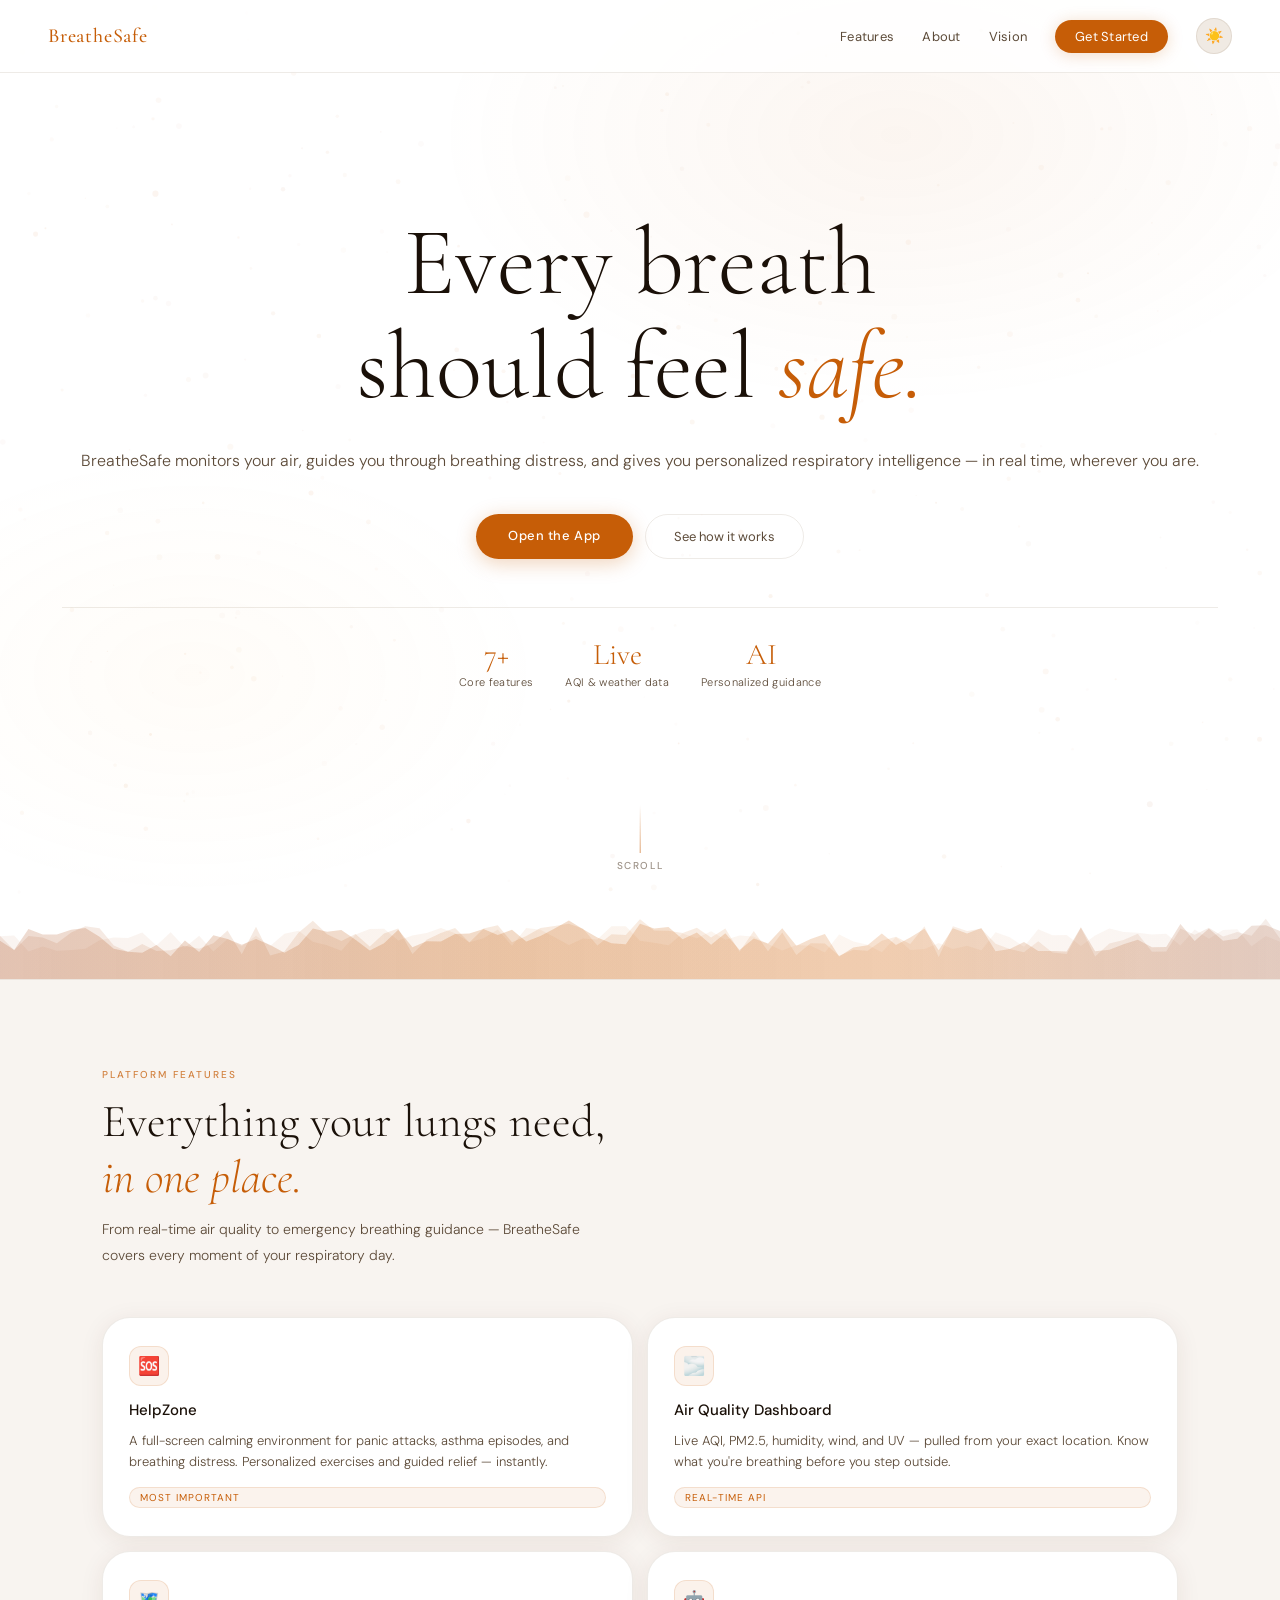
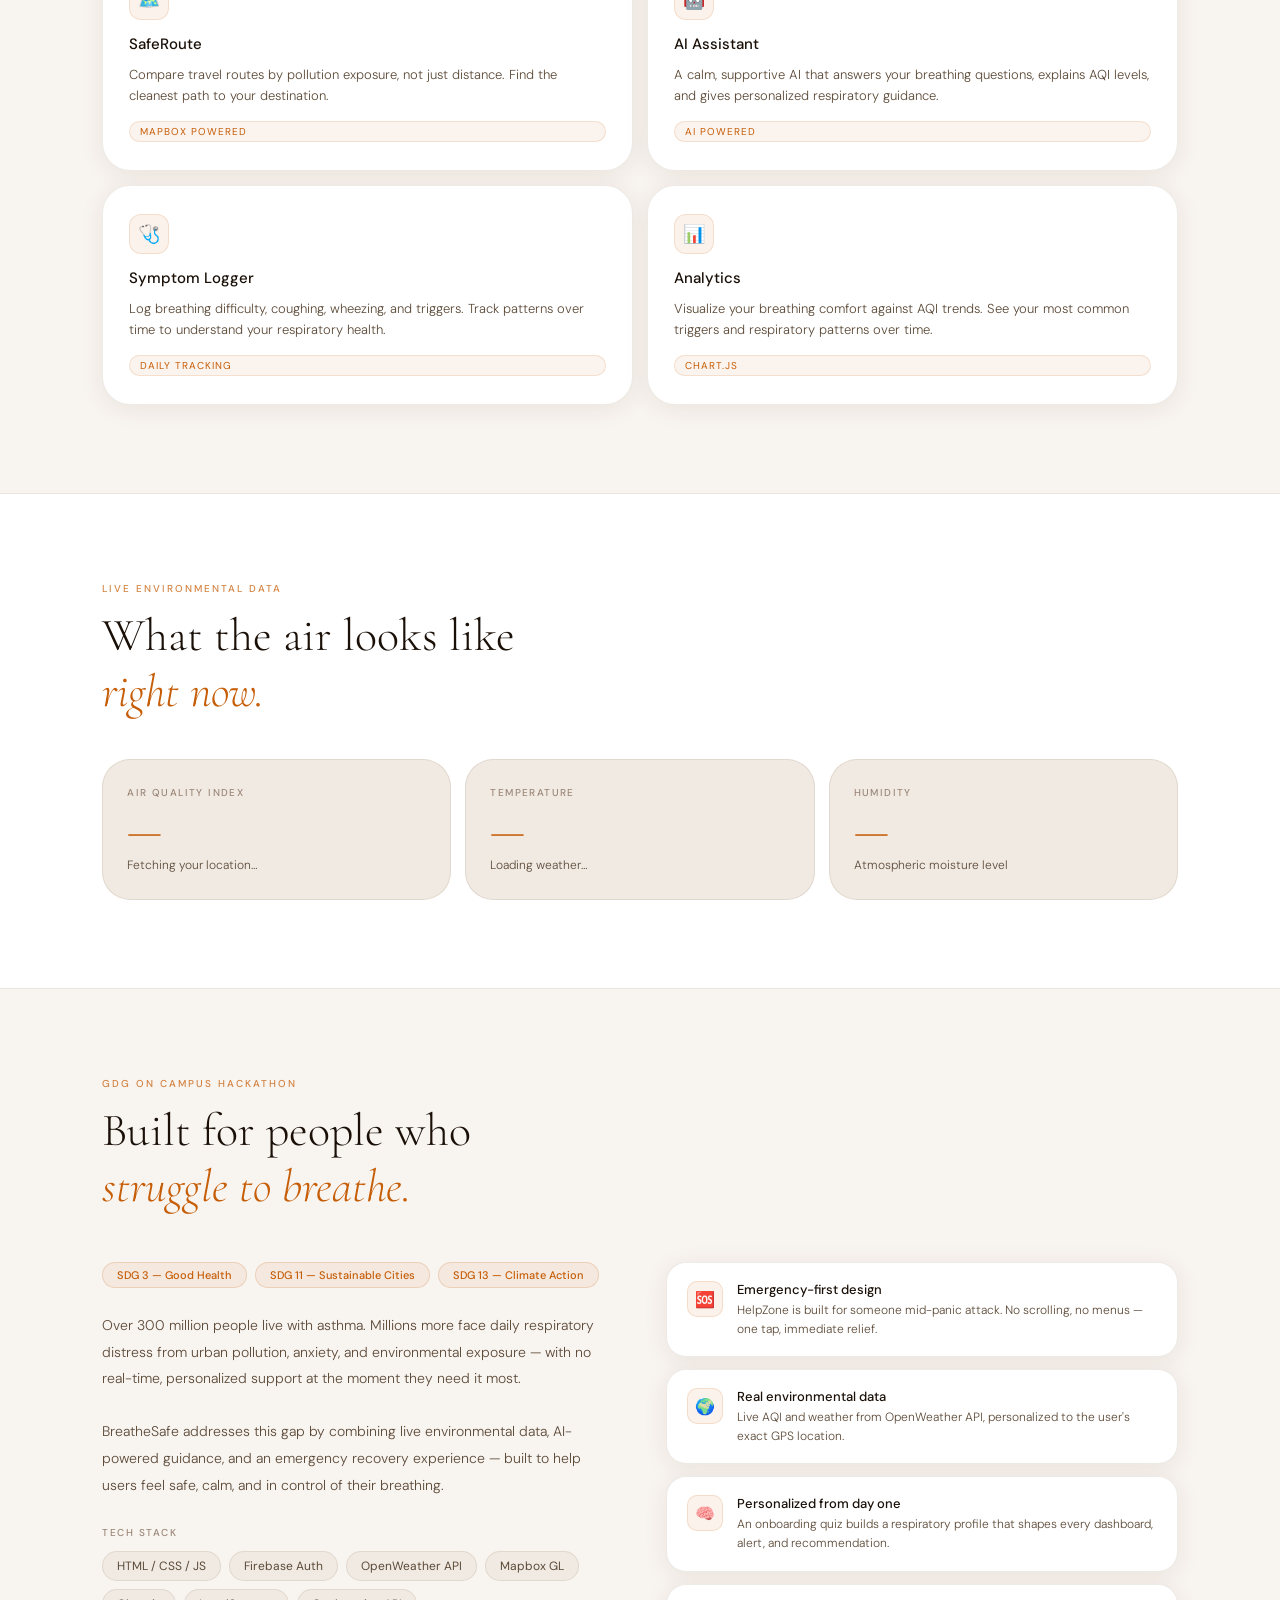
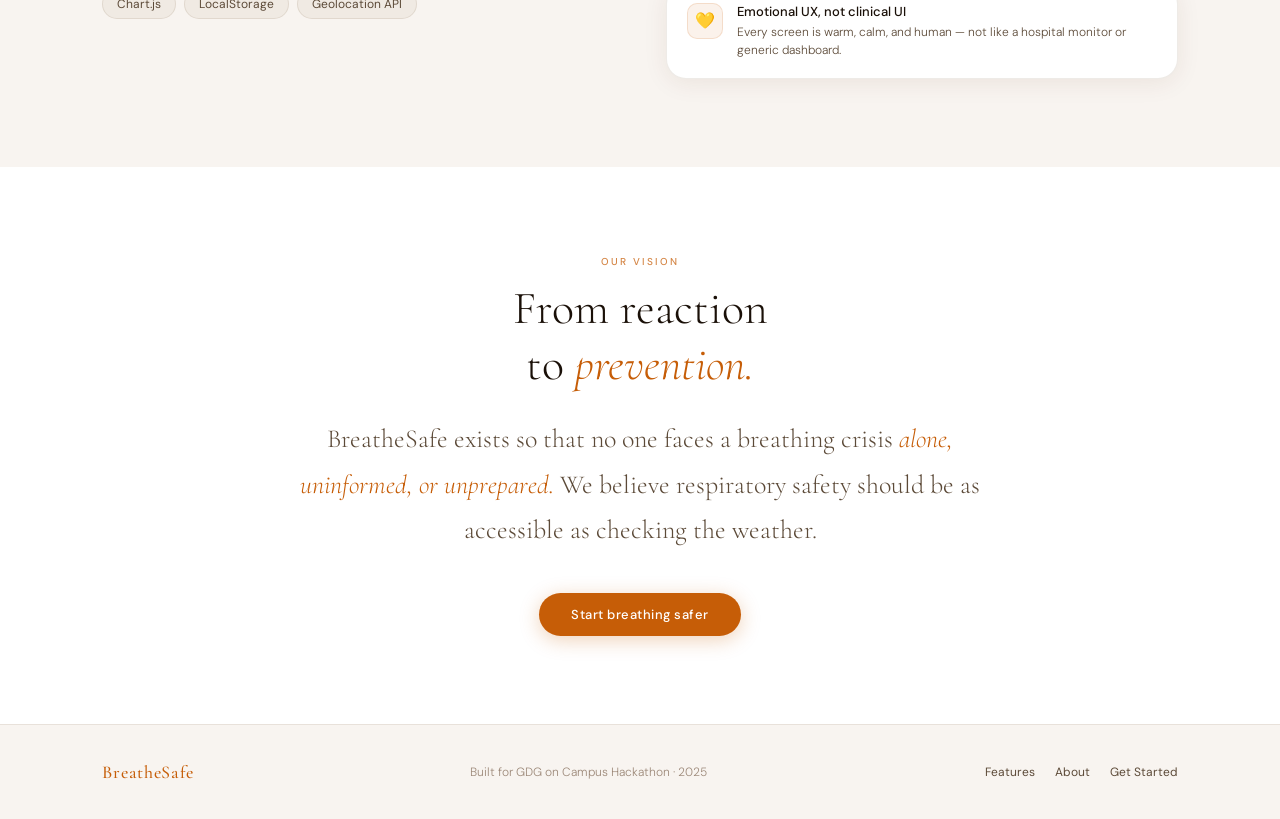
==== index.html @ 85a82cf6 "Mobile: hamburger nav, responsive layouts for dashboard, landing, all app pages" ====
<!DOCTYPE html>
<html lang="en">
<head>
  <meta charset="UTF-8">
  <meta name="viewport" content="width=device-width, initial-scale=1.0">
  <title>BreatheSafe — Respiratory Wellness & Emergency Support</title>
  <link rel="stylesheet" href="css/variables.css">
  <link rel="stylesheet" href="css/home.css">
</head>
<body>

<!-- ══ AMBIENT BG ══ -->
<div class="ambient"></div>

<!-- ══ NAVBAR — injected by navbar.js ══ -->
<div id="navbar-placeholder"></div>

<!-- ══════════════════════════════════
     HERO — 100VH
══════════════════════════════════ -->
<section class="hero" id="hero">
  <canvas id="heroCanvas"></canvas>

  <div class="hero-content">

    <h1 class="hero-title">
      Every breath<br>
      should feel <em>safe.</em>
    </h1>

    <p class="hero-desc">
      BreatheSafe monitors your air, guides you through breathing distress,
      and gives you personalized respiratory intelligence — in real time,
      wherever you are.
    </p>

    <div class="hero-btns">
      <a href="pages/login.html" class="btn-primary">Open the App</a>
      <a href="#features" class="btn-secondary">See how it works</a>
    </div>

    <div class="hero-stats">
      <div class="hs-item">
        <div class="hs-val">7+</div>
        <div class="hs-lbl">Core features</div>
      </div>
      <div class="hs-item">
        <div class="hs-val">Live</div>
        <div class="hs-lbl">AQI & weather data</div>
      </div>
      <div class="hs-item">
        <div class="hs-val">AI</div>
        <div class="hs-lbl">Personalized guidance</div>
      </div>
    </div>
  </div>

  <div class="scroll-hint">
    <div class="scroll-line"></div>
    <span>Scroll</span>
  </div>
</section>

<!-- ══ WAVE DIVIDER ══ -->
<div class="wave-divider">
  <canvas id="waveCanvas"></canvas>
</div>

<!-- ══════════════════════════════════
     FEATURES
══════════════════════════════════ -->
<section class="section features-section" id="features">
  <div class="features-header">
    <div class="section-ey">Platform Features</div>
    <h2 class="section-title">Everything your lungs need,<br><em>in one place.</em></h2>
    <p class="section-sub">From real-time air quality to emergency breathing guidance — BreatheSafe covers every moment of your respiratory day.</p>
  </div>
  <div class="features-grid">
    <div class="feature-card">
      <div class="fc-icon">🆘</div>
      <div class="fc-name">HelpZone</div>
      <div class="fc-desc">A full-screen calming environment for panic attacks, asthma episodes, and breathing distress. Personalized exercises and guided relief — instantly.</div>
      <span class="fc-tag">Most important</span>
    </div>
    <div class="feature-card">
      <div class="fc-icon">🌫️</div>
      <div class="fc-name">Air Quality Dashboard</div>
      <div class="fc-desc">Live AQI, PM2.5, humidity, wind, and UV — pulled from your exact location. Know what you're breathing before you step outside.</div>
      <span class="fc-tag">Real-time API</span>
    </div>
    <div class="feature-card">
      <div class="fc-icon">🗺️</div>
      <div class="fc-name">SafeRoute</div>
      <div class="fc-desc">Compare travel routes by pollution exposure, not just distance. Find the cleanest path to your destination.</div>
      <span class="fc-tag">Mapbox powered</span>
    </div>
    <div class="feature-card">
      <div class="fc-icon">🤖</div>
      <div class="fc-name">AI Assistant</div>
      <div class="fc-desc">A calm, supportive AI that answers your breathing questions, explains AQI levels, and gives personalized respiratory guidance.</div>
      <span class="fc-tag">AI powered</span>
    </div>
    <div class="feature-card">
      <div class="fc-icon">🩺</div>
      <div class="fc-name">Symptom Logger</div>
      <div class="fc-desc">Log breathing difficulty, coughing, wheezing, and triggers. Track patterns over time to understand your respiratory health.</div>
      <span class="fc-tag">Daily tracking</span>
    </div>
    <div class="feature-card">
      <div class="fc-icon">📊</div>
      <div class="fc-name">Analytics</div>
      <div class="fc-desc">Visualize your breathing comfort against AQI trends. See your most common triggers and respiratory patterns over time.</div>
      <span class="fc-tag">Chart.js</span>
    </div>
  </div>
</section>

<!-- ══════════════════════════════════
     LIVE SNAPSHOT
══════════════════════════════════ -->
<section class="section snapshot-section">
  <div class="section-ey">Live Environmental Data</div>
  <h2 class="section-title">What the air looks like<br><em>right now.</em></h2>
  <div class="snapshot-grid">
    <div class="snap-card">
      <div class="snap-label">Air Quality Index</div>
      <div class="snap-val" id="snap-aqi">—</div>
      <div class="snap-desc" id="snap-aqi-desc">Fetching your location…</div>
    </div>
    <div class="snap-card">
      <div class="snap-label">Temperature</div>
      <div class="snap-val" id="snap-temp">—</div>
      <div class="snap-desc" id="snap-loc">Loading weather…</div>
    </div>
    <div class="snap-card">
      <div class="snap-label">Humidity</div>
      <div class="snap-val" id="snap-hum">—</div>
      <div class="snap-desc">Atmospheric moisture level</div>
    </div>
  </div>
</section>

<!-- ══════════════════════════════════
     HACKATHON / EVALUATORS
══════════════════════════════════ -->
<section class="section hack-section" id="hackathon">
  <div class="section-ey">GDG on Campus Hackathon</div>
  <h2 class="section-title">Built for people who<br><em>struggle to breathe.</em></h2>
  <div class="hack-grid">
    <div>
      <div class="sdg-pills">
        <span class="sdg-pill">SDG 3 — Good Health</span>
        <span class="sdg-pill">SDG 11 — Sustainable Cities</span>
        <span class="sdg-pill">SDG 13 — Climate Action</span>
      </div>
      <p class="hack-desc">
        Over 300 million people live with asthma. Millions more face daily respiratory
        distress from urban pollution, anxiety, and environmental exposure — with no
        real-time, personalized support at the moment they need it most.
        <br><br>
        BreatheSafe addresses this gap by combining live environmental data, AI-powered
        guidance, and an emergency recovery experience — built to help users feel safe,
        calm, and in control of their breathing.
      </p>
      <div class="stack-label">Tech Stack</div>
      <div class="stack-grid">
        <span class="stack-chip">HTML / CSS / JS</span>
        <span class="stack-chip">Firebase Auth</span>
        <span class="stack-chip">OpenWeather API</span>
        <span class="stack-chip">Mapbox GL</span>
        <span class="stack-chip">Chart.js</span>
        <span class="stack-chip">LocalStorage</span>
        <span class="stack-chip">Geolocation API</span>
      </div>
    </div>
    <div class="impact-cards">
      <div class="impact-card">
        <div class="ic-ico">🆘</div>
        <div class="ic-body">
          <div class="ic-title">Emergency-first design</div>
          <div class="ic-desc">HelpZone is built for someone mid-panic attack. No scrolling, no menus — one tap, immediate relief.</div>
        </div>
      </div>
      <div class="impact-card">
        <div class="ic-ico">🌍</div>
        <div class="ic-body">
          <div class="ic-title">Real environmental data</div>
          <div class="ic-desc">Live AQI and weather from OpenWeather API, personalized to the user's exact GPS location.</div>
        </div>
      </div>
      <div class="impact-card">
        <div class="ic-ico">🧠</div>
        <div class="ic-body">
          <div class="ic-title">Personalized from day one</div>
          <div class="ic-desc">An onboarding quiz builds a respiratory profile that shapes every dashboard, alert, and recommendation.</div>
        </div>
      </div>
      <div class="impact-card">
        <div class="ic-ico">💛</div>
        <div class="ic-body">
          <div class="ic-title">Emotional UX, not clinical UI</div>
          <div class="ic-desc">Every screen is warm, calm, and human — not like a hospital monitor or generic dashboard.</div>
        </div>
      </div>
    </div>
  </div>
</section>

<!-- ══════════════════════════════════
     VISION
══════════════════════════════════ -->
<section class="section vision-section" id="vision">
  <div class="section-ey">Our Vision</div>
  <h2 class="section-title">From reaction<br>to <em>prevention.</em></h2>
  <p class="vision-body">
    BreatheSafe exists so that no one faces a breathing crisis
    <em>alone, uninformed, or unprepared.</em>
    We believe respiratory safety should be as accessible as checking the weather.
  </p>
  <div class="vision-cta">
    <a href="pages/login.html" class="btn-primary">Start breathing safer</a>
  </div>
</section>

<!-- ══ FOOTER ══ -->
<footer class="footer">
  <div class="footer-logo">BreatheSafe</div>
  <div class="footer-meta">Built for GDG on Campus Hackathon · 2025</div>
  <div class="footer-links">
    <a href="#features">Features</a>
    <a href="#hackathon">About</a>
    <a href="pages/login.html">Get Started</a>
  </div>
</footer>

<!-- ══════════════════════════════════
     SCRIPTS
     Order matters:
     1. navbar.js  — injects navbar HTML (creates #themeBtn)
     2. theme.js   — attaches toggle to #themeBtn
     3. page JS    — canvas animations, API calls
══════════════════════════════════ -->
<script src="js/navbar.js"></script>
<script src="js/theme.js"></script>
<script>
// ══════════════════════════════════
// HERO PARTICLE FIELD
// Hundreds of tiny dots drifting like wind
// Bright in both themes
// ══════════════════════════════════

document.querySelector('.scroll-hint').addEventListener('click', () => {
document.querySelector('#features').scrollIntoView({ behavior: 'smooth' });
});

const heroEl = document.getElementById('hero');
const hc     = document.getElementById('heroCanvas');
const hctx   = hc.getContext('2d');
let hW, hH, dots = [];

function resizeHero() {
  hW = hc.width  = heroEl.offsetWidth;
  hH = hc.height = heroEl.offsetHeight;
  initDots();
}

function initDots() {
  dots = [];
  const count = Math.floor((hW * hH) / 4000);
  for (let i = 0; i < count; i++) dots.push(makeDot(false));
}

function makeDot(fromEdge) {
  return {
    x:       fromEdge ? -6 : Math.random() * hW,
    y:       Math.random() * hH,
    size:    Math.random() * 2.6 + 0.5,
    vx:      0.16 + Math.random() * 0.28,
    vy:     -0.03 - Math.random() * 0.07,
    waveAmp: Math.random() * 1.0,
    waveOff: Math.random() * Math.PI * 2,
    waveSpd: 0.4 + Math.random() * 0.6,
    opacity: 0.35 + Math.random() * 0.55,
    life:    0,
    maxLife: 180 + Math.random() * 280,
    warm:    Math.random() > 0.72,
  };
}

let ht = 0;
function drawHero() {
  hctx.clearRect(0, 0, hW, hH);
  ht += 0.012;
  const dark = document.body.classList.contains('dark');

  dots.forEach((d, i) => {
    d.life++;
    d.x += d.vx;
    d.y += d.vy + Math.sin(ht * d.waveSpd + d.waveOff) * d.waveAmp * 0.03;

    const p    = d.life / d.maxLife;
    const fade = p < 0.10 ? p / 0.10 : p > 0.82 ? 1 - (p - 0.82) / 0.18 : 1;
    const a    = d.opacity * fade;

    hctx.beginPath();
    hctx.arc(d.x, d.y, d.size, 0, Math.PI * 2);

    // dark: bright amber + warm white
    // light: deep orange + burnt sienna — clearly visible on white
    hctx.fillStyle = dark
      ? (d.warm ? `rgba(255,220,150,${a * 0.7})` : `rgba(255,155,50,${a})`)
      : (d.warm ? `rgba(160,55,0,${a * 0.6})`   : `rgba(198,93,7,${a * 0.82})`);

    hctx.fill();

    if (d.x > hW + 8 || d.y < -8 || d.y > hH + 8 || d.life >= d.maxLife) {
      dots[i] = makeDot(true);
    }
  });

  requestAnimationFrame(drawHero);
}

window.addEventListener('resize', resizeHero);
resizeHero();
drawHero();

// ══════════════════════════════════
// WAVE DIVIDER
// ══════════════════════════════════
const wc   = document.getElementById('waveCanvas');
const wctx = wc.getContext('2d');
let wW, wNodes = [], wt = 0;

function resizeWave() {
  wW = wc.width = wc.parentElement.offsetWidth || window.innerWidth;
  wc.height = 80;
  wNodes = [];
  for (let i = 0; i <= 90; i++) {
    wNodes.push({ x:(i/90)*wW, baseY:40, ph:Math.random()*Math.PI*2, amp:5+Math.random()*10 });
  }
}

function drawWave() {
  wctx.clearRect(0, 0, wW, 80);
  wt += 0.009;
  const dark = document.body.classList.contains('dark');

  [[.22,1.0,1.0,0],[.13,1.3,.65,1.1],[.07,.8,1.4,2.0]].forEach(([a,sc,sp,of]) => {
    wctx.beginPath();
    wNodes.forEach((n,i) => {
      const y = n.baseY + Math.sin(wt*sp+n.ph+of)*n.amp*sc + Math.sin(wt*.25+i*.12)*4;
      i===0 ? wctx.moveTo(n.x,y) : wctx.lineTo(n.x,y);
    });
    wctx.lineTo(wW,80); wctx.lineTo(0,80); wctx.closePath();
    const g = wctx.createLinearGradient(0,0,wW,0);
    if (dark) {
      g.addColorStop(0,  `rgba(198,93,7,${a*.55})`);
      g.addColorStop(.4, `rgba(255,155,50,${a})`);
      g.addColorStop(.7, `rgba(255,200,90,${a*.8})`);
      g.addColorStop(1,  `rgba(198,93,7,${a*.45})`);
    } else {
      g.addColorStop(0,  `rgba(160,55,0,${a*.8})`);
      g.addColorStop(.4, `rgba(198,93,7,${a})`);
      g.addColorStop(.7, `rgba(210,100,10,${a*.85})`);
      g.addColorStop(1,  `rgba(140,45,0,${a*.65})`);
    }
    wctx.fillStyle = g; wctx.fill();
  });
  requestAnimationFrame(drawWave);
}

window.addEventListener('resize', resizeWave);
resizeWave(); drawWave();

// ══════════════════════════════════
// LIVE AQI
// ══════════════════════════════════
const API_KEY = 'cdd2976e725237deb098721dbe53d8aa';

navigator.geolocation?.getCurrentPosition(async pos => {
  const { latitude: lat, longitude: lon } = pos.coords;
  try {
    const [wRes, aqRes] = await Promise.all([
      fetch(`https://api.openweathermap.org/data/2.5/weather?lat=${lat}&lon=${lon}&appid=${API_KEY}&units=metric`),
      fetch(`https://api.openweathermap.org/data/2.5/air_pollution?lat=${lat}&lon=${lon}&appid=${API_KEY}`)
    ]);
    const w  = await wRes.json();
    const aq = await aqRes.json();
    const aqi    = aq.list[0].main.aqi;
    const labels = ['','Good','Fair','Moderate','Poor','Very Poor'];
    const descs  = ['','Air quality is satisfactory','Acceptable air quality','Some pollutants present','Health effects possible','Health warnings in effect'];
    document.getElementById('snap-aqi').textContent      = aqi;
    document.getElementById('snap-aqi-desc').textContent = labels[aqi] + ' — ' + descs[aqi];
    document.getElementById('snap-temp').textContent     = Math.round(w.main.temp) + '°C';
    document.getElementById('snap-loc').textContent      = w.name + ', ' + w.sys.country;
    document.getElementById('snap-hum').textContent      = w.main.humidity + '%';
  } catch(e) {
    document.getElementById('snap-aqi-desc').textContent = 'Enable location to see live data';
  }
});
</script>


  <div class="nav-mobile-menu" id="navMobileMenu">
    <a href="index.html#features">Features</a>
    <a href="index.html#hackathon">About</a>
    <a href="index.html#vision">Vision</a>
    <a href="pages/login.html">Get Started</a>
  </div>
  <script>
    (function(){
      const btn  = document.getElementById('navHamburger');
      const menu = document.getElementById('navMobileMenu');
      if (!btn || !menu) return;
      btn.addEventListener('click', () => {
        btn.classList.toggle('open');
        menu.classList.toggle('open');
      });
      document.addEventListener('click', e => {
        if (!btn.contains(e.target) && !menu.contains(e.target)) {
          btn.classList.remove('open');
          menu.classList.remove('open');
        }
      });
    })();
  </script>
</body>
</html>
---- css/variables.css ----
/* ═══════════════════════════════════════════
   BREATHESAFE — SHARED DESIGN TOKENS
   Light theme is default.
   Dark theme applied via body.dark class.
   Used across every page.
═══════════════════════════════════════════ */

/* ── FONTS ── */
@import url('https://fonts.googleapis.com/css2?family=Cormorant+Garamond:ital,wght@0,300;0,400;0,500;1,300&family=DM+Sans:wght@300;400;500&display=swap');

:root {
  /* ── TYPOGRAPHY ── */
  --font-serif: 'Cormorant Garamond', serif;
  --font-sans:  'DM Sans', sans-serif;

  /* ── BRAND ── */
  --or:  #C65D07;
  --am:  #D4640A;
  --go:  #E8820A;

  /* ── BACKGROUNDS ── */
  --bg:       #FFFFFF;
  --pa:       #F8F4F0;
  --su:       #F0EAE3;

  /* ── TEXT ── */
  --wm:  #1A1008;
  --sa:  #5C4A38;
  --mu:  #9C8878;

  /* ── BORDERS ── */
  --bd:  rgba(90, 60, 20, 0.10);
  --bdh: rgba(90, 60, 20, 0.24);

  /* ── GLASS ── */
  --glass-bg:     rgba(255, 255, 255, 0.75);
  --glass-border: 1px solid rgba(90, 60, 20, 0.10);

  /* ── GLOWS ── */
  --orange-glow: 0 0 40px rgba(198, 93, 7, 0.18);
  --amber-glow:  0 0 50px rgba(212, 100, 10, 0.14);

  /* ── NAVBAR ── */
  --nav-bg:        rgba(255, 255, 255, 0.82);
  --nav-bg-scroll: rgba(255, 255, 255, 0.97);

  /* ── SHADOWS ── */
  --card-shadow: 0 4px 24px rgba(90, 40, 0, 0.08);

  /* ── RADIUS ── */
  --r-sm: 10px;
  --r-md: 14px;
  --r-lg: 20px;
  --r-xl: 28px;

  /* ── TRANSITION ── */
  --t: all 0.3s ease;

  /* ── AMBIENT BLOBS ── */
  --amb-1: rgba(198, 93, 7, 0.06);
  --amb-2: rgba(255, 179, 71, 0.04);

  /* ── SECTION ALT ── */
  --sect-alt:        #F8F4F0;
  --sect-alt-border: rgba(90, 60, 20, 0.08);
}

/* ══════════════════════════════════════════
   DARK THEME — applied via body.dark
══════════════════════════════════════════ */
body.dark {
  --or:  #FFB347;
  --am:  #FFB347;
  --go:  #FFD166;

  --bg:  #111010;
  --pa:  #161514;
  --su:  #1C1A19;

  --wm:  #F5E6D3;
  --sa:  #C2B8A3;
  --mu:  #6B6258;

  --bd:  rgba(194, 184, 163, 0.09);
  --bdh: rgba(194, 184, 163, 0.24);

  --glass-bg:     rgba(255, 255, 255, 0.04);
  --glass-border: 1px solid rgba(194, 184, 163, 0.09);

  --orange-glow: 0 0 40px rgba(198, 93, 7, 0.30);
  --amber-glow:  0 0 50px rgba(255, 179, 71, 0.20);

  --nav-bg:        rgba(17, 16, 16, 0.72);
  --nav-bg-scroll: rgba(17, 16, 16, 0.97);

  --card-shadow: 0 8px 32px rgba(0, 0, 0, 0.40);

  --amb-1: rgba(198, 93, 7, 0.10);
  --amb-2: rgba(255, 179, 71, 0.06);

  --sect-alt:        #161514;
  --sect-alt-border: rgba(194, 184, 163, 0.08);
}

/* ══════════════════════════════════════════
   GLOBAL RESETS — applied on every page
══════════════════════════════════════════ */
*, *::before, *::after { box-sizing: border-box; margin: 0; padding: 0; }
html { scroll-behavior: smooth; }

body {
  font-family: var(--font-sans);
  background: var(--bg);
  color: var(--wm);
  overflow-x: hidden;
  transition: background 0.4s ease, color 0.4s ease;
}

a { text-decoration: none; color: inherit; }
button { border: none; outline: none; cursor: pointer; font-family: var(--font-sans); }
---- css/home.css ----
/* ═══════════════════════════════════════════
   BREATHESAFE — home.css
   Landing page only.
   Resets & tokens live in variables.css.
═══════════════════════════════════════════ */

/* ── NAVBAR (shared across all pages via navbar.css) ── */
.navbar {
  position: fixed; top: 0; left: 0; width: 100%; z-index: 100;
  display: flex; align-items: center; justify-content: space-between;
  padding: 18px 48px;
  background: var(--nav-bg);
  border-bottom: 1px solid var(--bd);
  transition: background 0.35s ease, border-color 0.35s ease;
}

.nav-logo {
  font-family: var(--font-serif);
  font-size: 20px; font-weight: 500;
  color: var(--or); letter-spacing: 0.04em;
}

.nav-links {
  display: flex; align-items: center; gap: 28px;
}

.nav-links a {
  font-size: 13px; font-weight: 400;
  color: var(--sa); letter-spacing: 0.02em;
  transition: color 0.3s;
}
.nav-links a:hover { color: var(--wm); }

/* hide dashboard link on landing page */
.nav-link-dash { display: none; }

.nav-cta {
  padding: 8px 20px; border-radius: 100px;
  background: var(--or);
  color: #fff !important; font-size: 13px; font-weight: 500;
  letter-spacing: 0.03em; transition: all 0.3s;
  box-shadow: 0 2px 16px rgba(198,93,7,0.22);
}
.nav-cta:hover {
  background: #A84D00;
  box-shadow: 0 4px 24px rgba(198,93,7,0.38);
  transform: translateY(-1px);
}

.theme-toggle {
  width: 36px; height: 36px; border-radius: 50%;
  background: var(--su); border: 1px solid var(--bd);
  color: var(--sa); font-size: 15px;
  display: flex; align-items: center; justify-content: center;
  transition: all 0.3s; flex-shrink: 0;
}
.theme-toggle:hover {
  border-color: var(--or); color: var(--or);
  transform: rotate(20deg);
}

/* ═══════════════════════════════════════════
   AMBIENT
═══════════════════════════════════════════ */
.ambient {
  position: fixed; inset: 0; z-index: 0; pointer-events: none;
  background:
    radial-gradient(ellipse 60% 50% at 70% 15%, var(--amb-1) 0%, transparent 60%),
    radial-gradient(ellipse 50% 45% at 15% 75%, var(--amb-2) 0%, transparent 55%);
  transition: background 0.4s ease;
}

.hero {
  position: relative; z-index: 1;
  height: 100vh; min-height: 640px;
  display: flex; align-items: center; justify-content: center;
  padding: 0 3%; overflow: hidden; text-align: center;
}

#heroCanvas {
  position: absolute; inset: 0;
  width: 100%; height: 100%;
  z-index: 0; pointer-events: none;
}

.hero-content {
  position: relative; z-index: 2;
  width: 100%; max-width: 100%;
  padding: 0 2%;
}

.hero-title {
  font-family: var(--font-serif);
  font-size: clamp(52px, 7.5vw, 96px);
  font-weight: 300; line-height: 1.08;
  color: var(--wm); margin-bottom: 28px;
  animation: breathe 5s ease-in-out infinite;
  transform-origin: center;
}

@keyframes breathe {
  0%   { transform: scale(1);    opacity: 0.85; text-shadow: 0 0 0px transparent; }
  40%  { transform: scale(1.04); opacity: 1;    text-shadow: 0 0 40px rgba(255, 179, 71, 0.5), 0 0 80px rgba(198, 93, 7, 0.25); }
  60%  { transform: scale(1.04); opacity: 1;    text-shadow: 0 0 40px rgba(255, 179, 71, 0.5), 0 0 80px rgba(198, 93, 7, 0.25); }
  100% { transform: scale(1);    opacity: 0.85; text-shadow: 0 0 0px transparent; }
}
.hero-title em { font-style: italic; color: var(--or); }

.hero-desc {
  font-size: 16px; color: var(--sa);
  font-weight: 300; line-height: 1.85;
  max-width: 100%; margin: 0 auto 38px;
}

.hero-btns {
  display: flex; gap: 12px; flex-wrap: wrap; justify-content: center;
}

.btn-primary {
  padding: 13px 32px; border-radius: 100px;
  background: var(--or); color: #fff;
  font-size: 13px; font-weight: 500; letter-spacing: 0.04em;
  transition: all 0.3s;
  box-shadow: 0 4px 20px rgba(198,93,7,0.28);
}
.btn-primary:hover {
  background: #A84D00;
  box-shadow: 0 6px 32px rgba(198,93,7,0.44);
  transform: translateY(-2px);
}

.btn-secondary {
  padding: 13px 28px; border-radius: 100px;
  background: transparent; border: 1px solid var(--bd);
  color: var(--sa); font-size: 13px; font-weight: 400;
  transition: all 0.3s;
}
.btn-secondary:hover { border-color: var(--or); color: var(--or); }

.hero-stats {
  display: flex; gap: 32px; margin-top: 48px;
  padding-top: 32px; border-top: 1px solid var(--bd);
  justify-content: center;
}
.hs-val {
  font-family: var(--font-serif);
  font-size: 30px; font-weight: 300;
  color: var(--or); line-height: 1;
}
.hs-lbl {
  font-size: 11px; color: var(--sa);
  margin-top: 5px; font-weight: 300; letter-spacing: 0.03em;
}

.scroll-hint {
  position: absolute; bottom: 28px; left: 50%;
  transform: translateX(-50%);
  display: flex; flex-direction: column; align-items: center; gap: 6px;
  z-index: 2; opacity: 0.6;
}
.scroll-hint:hover {
  opacity: 1;
  cursor: pointer;
}
.scroll-line {
  width: 1px; height: 48px;
  background: linear-gradient(to bottom, transparent, var(--or));
  animation: scrollPulse 2s ease-in-out infinite;
}
@keyframes scrollPulse {
  0%,100% { opacity: 0.3; } 50% { opacity: 0.9; }
}
.scroll-hint span {
  font-size: 10px; letter-spacing: 0.16em; text-transform: uppercase;
  color: var(--sa); font-weight: 500;
}
/* ═══════════════════════════════════════════
   WAVE DIVIDER
═══════════════════════════════════════════ */
.wave-divider { position: relative; z-index: 1; width: 100%; height: 80px; margin-top: -1px; }
#waveCanvas   { width: 100%; height: 80px; display: block; }

/* ═══════════════════════════════════════════
   SHARED SECTION
═══════════════════════════════════════════ */
.section { position: relative; z-index: 1; padding: 88px 8%; }

.section-ey {
  font-size: 10px; letter-spacing: 0.2em; text-transform: uppercase;
  color: var(--or); opacity: 0.75; margin-bottom: 12px; font-weight: 500;
}

.section-title {
  font-family: var(--font-serif);
  font-size: clamp(28px, 4vw, 46px);
  font-weight: 300; color: var(--wm);
  line-height: 1.22; margin-bottom: 12px;
}
.section-title em { font-style: italic; color: var(--or); }

.section-sub {
  font-size: 14px; color: var(--sa);
  font-weight: 300; line-height: 1.85; max-width: 520px;
}

/* ═══════════════════════════════════════════
   FEATURES
═══════════════════════════════════════════ */
.features-section {
  background: var(--sect-alt);
  border-top: 1px solid var(--sect-alt-border);
  border-bottom: 1px solid var(--sect-alt-border);
}
.features-header { margin-bottom: 48px; }
.features-grid   { display: grid; grid-template-columns: repeat(2,1fr); gap: 14px; }

.feature-card {
  padding: 28px 26px; border-radius: var(--r-xl);
  background: var(--bg); border: 1px solid var(--bd);
  box-shadow: var(--card-shadow);
  transition: all 0.3s;
  display: flex; flex-direction: column; gap: 10px;
}
.feature-card:hover {
  border-color: rgba(198,93,7,0.28);
  transform: translateY(-2px);
  box-shadow: 0 8px 32px rgba(198,93,7,0.10);
}

.fc-icon {
  width: 40px; height: 40px; border-radius: 12px;
  background: rgba(198,93,7,0.08); border: 1px solid rgba(198,93,7,0.14);
  display: flex; align-items: center; justify-content: center;
  font-size: 18px; margin-bottom: 4px;
}
.fc-name { font-size: 15px; font-weight: 500; color: var(--wm); }
.fc-desc { font-size: 13px; color: var(--sa); font-weight: 300; line-height: 1.65; }
.fc-tag  {
  display: inline-block; margin-top: 4px;
  font-size: 10px; letter-spacing: 0.1em; text-transform: uppercase;
  padding: 3px 10px; border-radius: 100px;
  background: rgba(198,93,7,0.07); border: 1px solid rgba(198,93,7,0.14);
  color: var(--or);
}

/* ═══════════════════════════════════════════
   LIVE SNAPSHOT
═══════════════════════════════════════════ */
.snapshot-grid { display: grid; grid-template-columns: repeat(3,1fr); gap: 14px; margin-top: 40px; }
.snap-card {
  padding: 26px 24px; border-radius: var(--r-xl);
  background: var(--su); border: 1px solid var(--bd);
}
.snap-label {
  font-size: 10px; letter-spacing: 0.14em; text-transform: uppercase;
  color: var(--mu); margin-bottom: 10px; font-weight: 500;
}
.snap-val  { font-family: var(--font-serif); font-size: 42px; font-weight: 300; color: var(--or); line-height: 1; margin-bottom: 6px; }
.snap-desc { font-size: 12px; color: var(--sa); font-weight: 300; }

/* ═══════════════════════════════════════════
   HACKATHON
═══════════════════════════════════════════ */
.hack-section { background: var(--sect-alt); border-top: 1px solid var(--sect-alt-border); }
.hack-grid    { display: grid; grid-template-columns: 1fr 1fr; gap: 52px; align-items: start; margin-top: 48px; }

.sdg-pills { display: flex; gap: 8px; flex-wrap: wrap; margin-bottom: 24px; }
.sdg-pill  {
  padding: 5px 14px; border-radius: 100px;
  background: rgba(198,93,7,0.07); border: 1px solid rgba(198,93,7,0.18);
  font-size: 11px; color: var(--or); font-weight: 500;
}

.hack-desc   { font-size: 14px; color: var(--sa); line-height: 1.9; font-weight: 300; margin-bottom: 28px; }
.stack-label { font-size: 10px; letter-spacing: 0.15em; text-transform: uppercase; color: var(--mu); margin-bottom: 12px; font-weight: 500; }
.stack-grid  { display: flex; flex-wrap: wrap; gap: 8px; }
.stack-chip  { padding: 6px 14px; border-radius: 100px; background: var(--su); border: 1px solid var(--bd); font-size: 12px; color: var(--sa); font-weight: 400; }

.impact-cards { display: flex; flex-direction: column; gap: 12px; }
.impact-card  {
  padding: 18px 20px; border-radius: var(--r-lg);
  background: var(--bg); border: 1px solid var(--bd);
  box-shadow: var(--card-shadow);
  display: flex; align-items: flex-start; gap: 14px;
  transition: border-color 0.3s;
}
.impact-card:hover { border-color: rgba(198,93,7,0.25); }
.ic-ico   { width: 36px; height: 36px; border-radius: 10px; flex-shrink: 0; background: rgba(198,93,7,0.08); border: 1px solid rgba(198,93,7,0.15); display: flex; align-items: center; justify-content: center; font-size: 16px; }
.ic-title { font-size: 13px; font-weight: 500; color: var(--wm); margin-bottom: 3px; }
.ic-desc  { font-size: 12px; color: var(--sa); font-weight: 300; line-height: 1.55; }

/* ═══════════════════════════════════════════
   VISION
═══════════════════════════════════════════ */
.vision-section { text-align: center; }
.vision-body {
  max-width: 680px; margin: 24px auto 0;
  font-family: var(--font-serif);
  font-size: clamp(18px, 2.5vw, 26px);
  font-weight: 300; line-height: 1.75; color: var(--sa);
}
.vision-body em { font-style: italic; color: var(--or); }
.vision-cta { margin-top: 40px; display: flex; justify-content: center; }

/* ═══════════════════════════════════════════
   FOOTER
═══════════════════════════════════════════ */
.footer {
  position: relative; z-index: 1;
  padding: 36px 8%; border-top: 1px solid var(--bd);
  background: var(--sect-alt);
  display: flex; align-items: center; justify-content: space-between;
  flex-wrap: wrap; gap: 16px;
}
.footer-logo  { font-family: var(--font-serif); font-size: 18px; font-weight: 500; color: var(--or); letter-spacing: 0.04em; }
.footer-meta  { font-size: 12px; color: var(--mu); font-weight: 300; }
.footer-links { display: flex; gap: 20px; }
.footer-links a { font-size: 12px; color: var(--sa); transition: color 0.3s; }
.footer-links a:hover { color: var(--or); }

/* ═══════════════════════════════════════════
   RESPONSIVE
═══════════════════════════════════════════ */
@media (max-width: 900px) {
  .navbar { padding: 16px 24px; }
  .nav-links a:not(.nav-cta):not(.theme-toggle) { display: none; }
  .nav-hamburger { display: flex; }
  .features-grid  { grid-template-columns: 1fr; }
  .snapshot-grid  { grid-template-columns: 1fr; }
  .hack-grid      { grid-template-columns: 1fr; gap: 32px; }
  .hero           { height: auto; padding: 120px 6% 80px; }
}

@media (max-width: 600px) {
  .section       { padding: 60px 5%; }
  .footer        { flex-direction: column; align-items: flex-start; }
  .hero-stats    { flex-wrap: wrap; gap: 20px; }
  .snapshot-grid { grid-template-columns: 1fr 1fr; }
}
/* ── MOBILE HAMBURGER ── */
.nav-hamburger {
  display: none;
  flex-direction: column;
  gap: 5px;
  cursor: pointer;
  padding: 4px;
  background: none;
  border: none;
}
.nav-hamburger span {
  display: block;
  width: 22px; height: 2px;
  background: var(--sa);
  border-radius: 2px;
  transition: all 0.3s ease;
}
.nav-hamburger.open span:nth-child(1) { transform: translateY(7px) rotate(45deg); }
.nav-hamburger.open span:nth-child(2) { opacity: 0; }
.nav-hamburger.open span:nth-child(3) { transform: translateY(-7px) rotate(-45deg); }

.nav-mobile-menu {
  display: none;
  position: fixed;
  top: 58px; left: 0; right: 0;
  background: var(--bg);
  border-bottom: 1px solid var(--bd);
  padding: 12px 0;
  z-index: 999;
  box-shadow: 0 8px 24px rgba(0,0,0,0.08);
  flex-direction: column;
  animation: menuSlide 0.2s ease;
}
@keyframes menuSlide {
  from { opacity: 0; transform: translateY(-8px); }
  to   { opacity: 1; transform: translateY(0); }
}
.nav-mobile-menu.open { display: flex; }
.nav-mobile-menu a {
  padding: 13px 24px;
  font-family: var(--font-sans);
  font-size: 14px; font-weight: 400;
  color: var(--sa); text-decoration: none;
  border-bottom: 1px solid var(--bd);
  transition: background 0.2s, color 0.2s;
}
.nav-mobile-menu a:last-child { border-bottom: none; }
.nav-mobile-menu a:hover { background: var(--su); color: var(--or); }

@media (max-width: 700px) {
  .nav-links { display: none !important; }
  .nav-hamburger { display: flex; }
}

@media (max-width: 700px) {
  .navbar { padding: 14px 20px; }

  .hero {
    height: auto;
    padding: 100px 5% 60px;
    text-align: center;
  }

  .hero-title { font-size: clamp(36px, 10vw, 56px); margin-bottom: 20px; }
  .hero-desc  { font-size: 14px; line-height: 1.7; }

  .hero-btns { flex-direction: column; align-items: center; }
  .btn-primary, .btn-secondary { width: 100%; max-width: 280px; text-align: center; }

  .hero-stats {
    flex-wrap: wrap;
    gap: 16px;
    padding-top: 20px;
    margin-top: 28px;
  }
  .hs-val { font-size: 24px; }

  .section { padding: 60px 5%; }
  .features-grid { grid-template-columns: 1fr; }
  .snapshot-grid { grid-template-columns: 1fr 1fr; }
  .hack-grid { grid-template-columns: 1fr; gap: 28px; }

  .footer { flex-direction: column; gap: 12px; padding: 24px 5%; }
  .footer-links { flex-wrap: wrap; gap: 12px; }
}
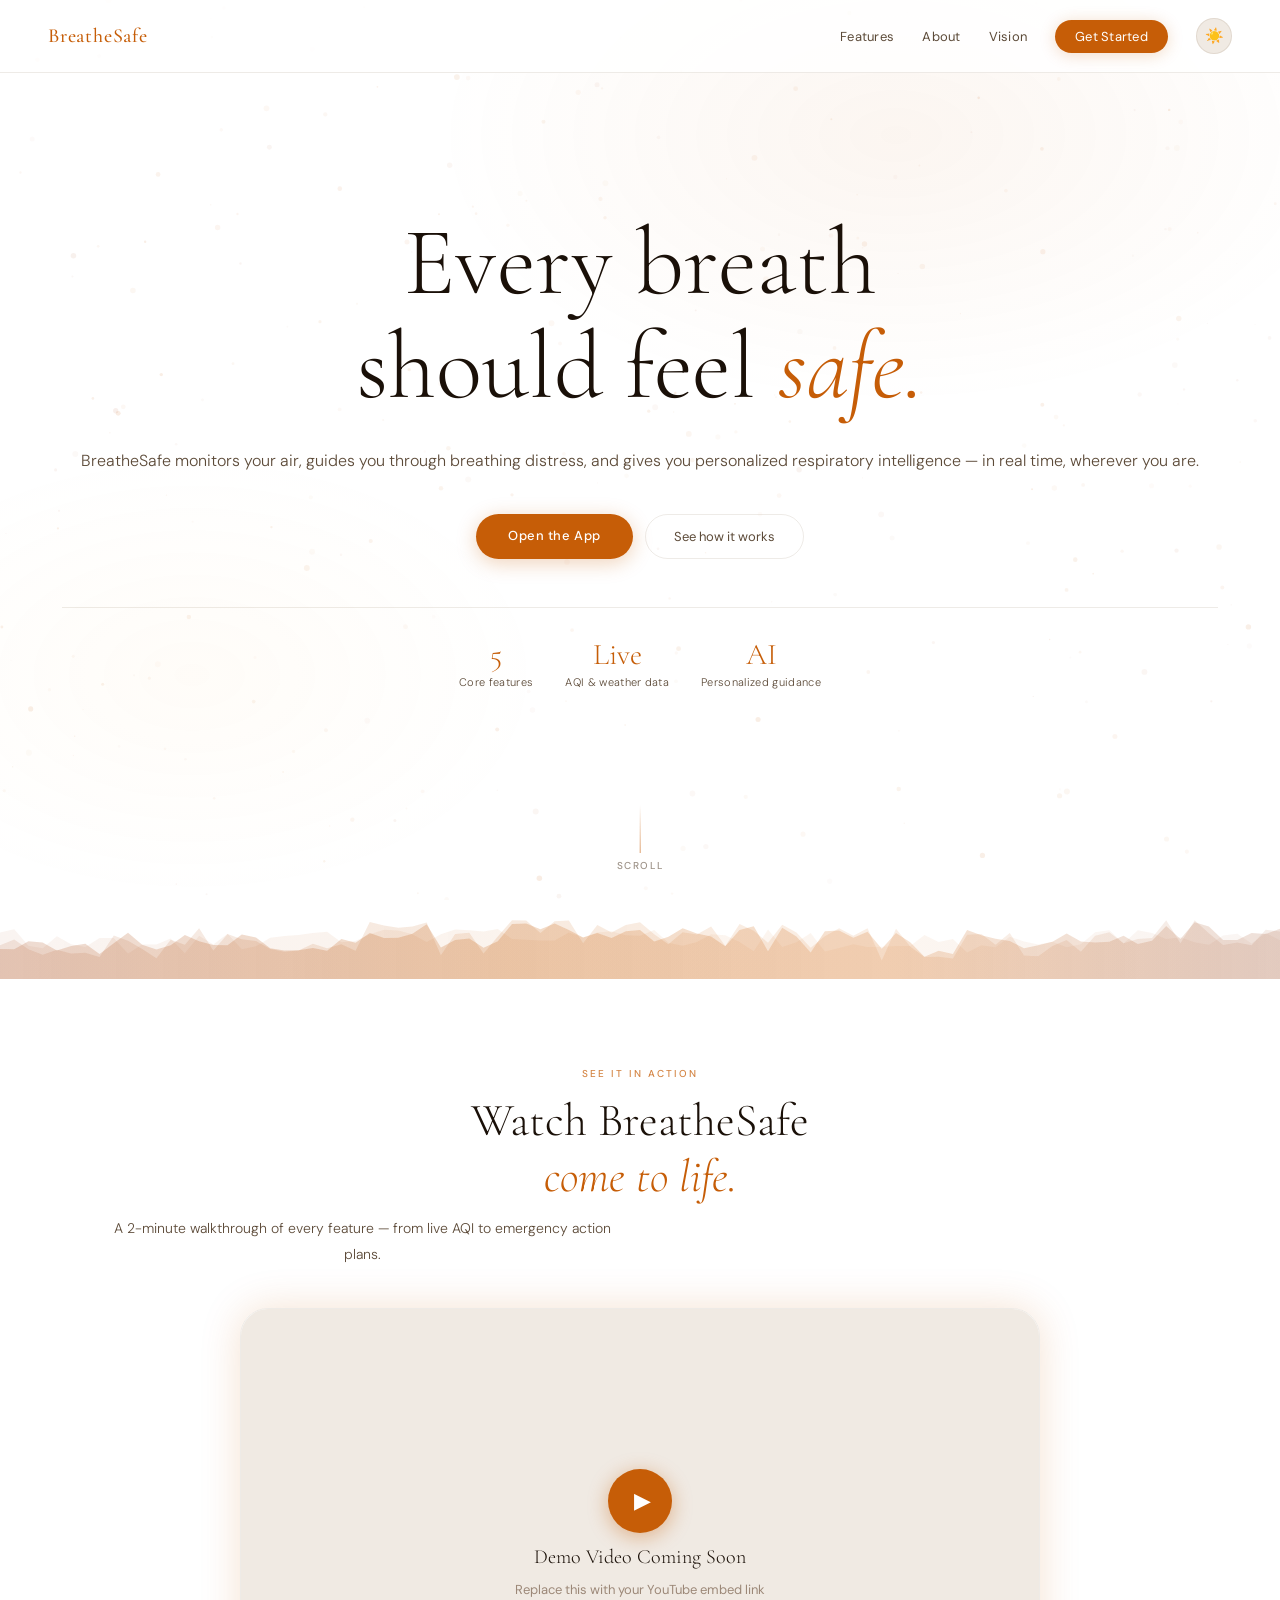
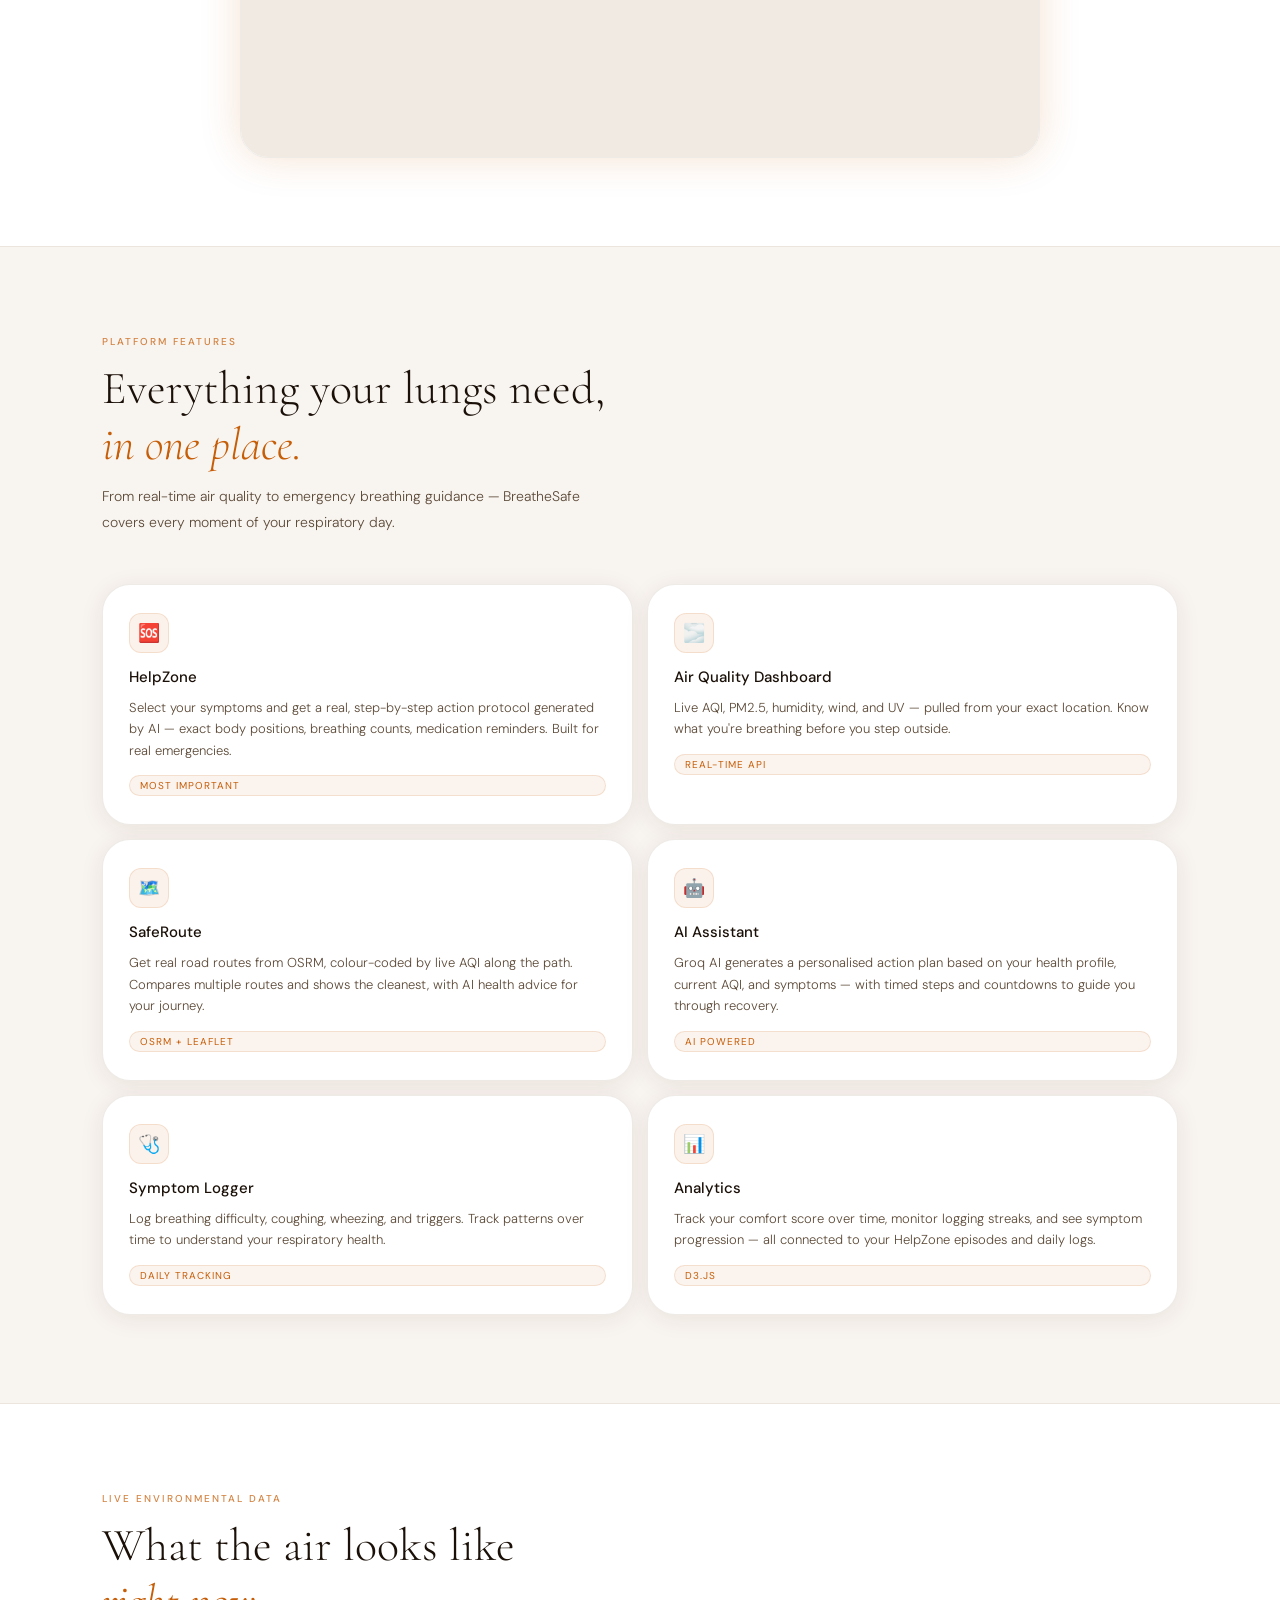
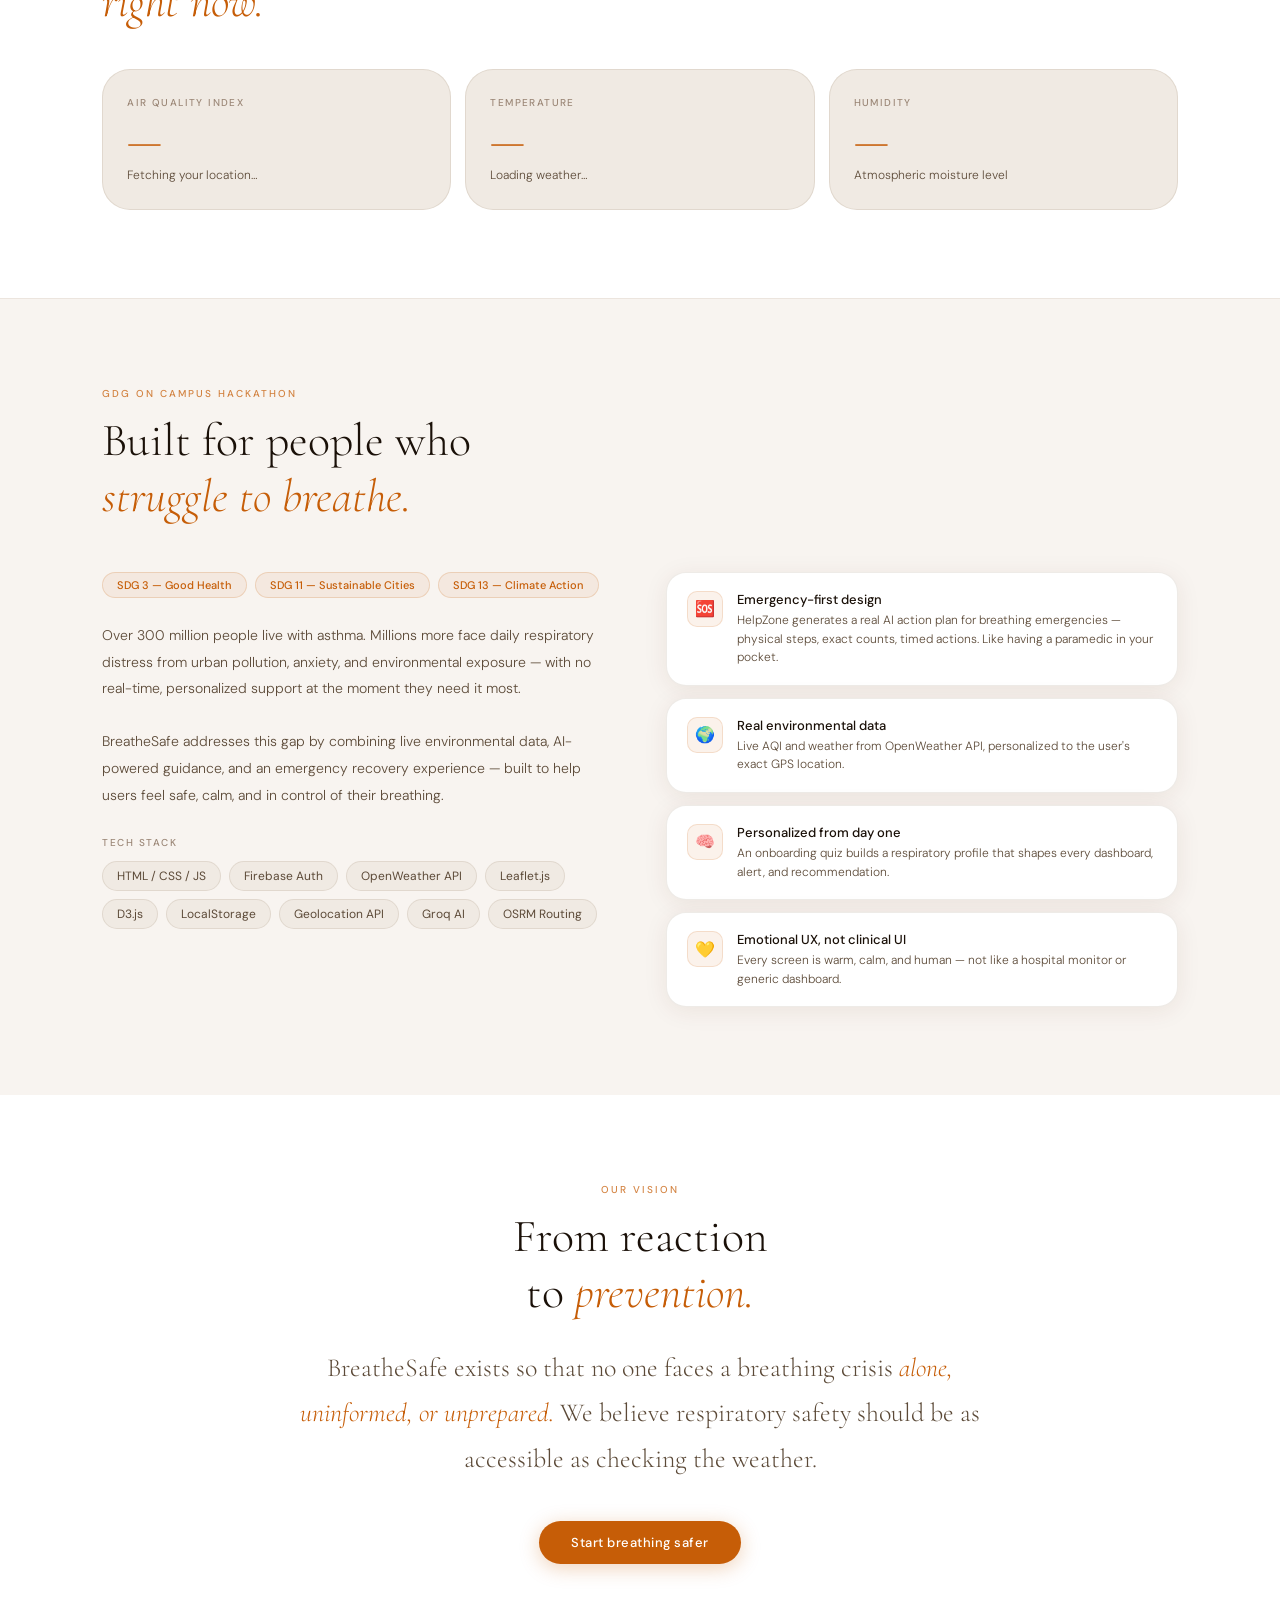
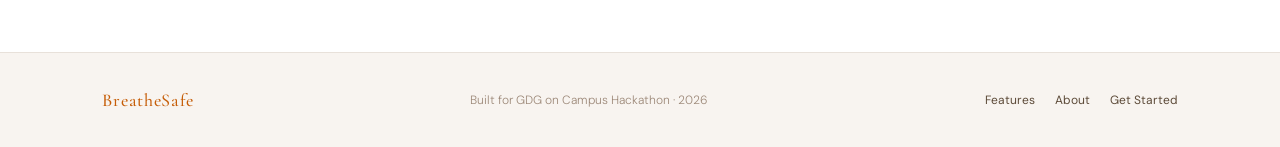
==== commit d0f72c95: "Add Firestore backend: profile, logs, episodes sync" ====
--- a/index.html
+++ b/index.html
@@ -41,7 +41,7 @@
 
     <div class="hero-stats">
       <div class="hs-item">
-        <div class="hs-val">7+</div>
+        <div class="hs-val">5</div>
         <div class="hs-lbl">Core features</div>
       </div>
       <div class="hs-item">
@@ -65,6 +65,32 @@
 <div class="wave-divider">
   <canvas id="waveCanvas"></canvas>
 </div>
+
+
+<!-- ══════════════════════════════════
+     DEMO VIDEO
+══════════════════════════════════ -->
+<section class="section demo-section" id="demo">
+  <div class="section-ey">See It In Action</div>
+  <h2 class="section-title">Watch BreatheSafe<br><em>come to life.</em></h2>
+  <p class="section-sub">A 2-minute walkthrough of every feature — from live AQI to emergency action plans.</p>
+  <div class="demo-video-wrap">
+    <div class="demo-video-placeholder" id="demoPlaceholder">
+      <div class="demo-play-icon">▶</div>
+      <div class="demo-video-label">Demo Video Coming Soon</div>
+      <div class="demo-video-sub">Replace this with your YouTube embed link</div>
+    </div>
+    <!-- When ready, replace the placeholder above with:
+    <iframe 
+      src="https://www.youtube.com/embed/YOUR_VIDEO_ID" 
+      title="BreatheSafe Demo"
+      frameborder="0"
+      allow="accelerometer; autoplay; clipboard-write; encrypted-media; gyroscope; picture-in-picture"
+      allowfullscreen>
+    </iframe>
+    -->
+  </div>
+</section>
 
 <!-- ══════════════════════════════════
      FEATURES
@@ -79,7 +105,7 @@
     <div class="feature-card">
       <div class="fc-icon">🆘</div>
       <div class="fc-name">HelpZone</div>
-      <div class="fc-desc">A full-screen calming environment for panic attacks, asthma episodes, and breathing distress. Personalized exercises and guided relief — instantly.</div>
+      <div class="fc-desc">Select your symptoms and get a real, step-by-step action protocol generated by AI — exact body positions, breathing counts, medication reminders. Built for real emergencies.</div>
       <span class="fc-tag">Most important</span>
     </div>
     <div class="feature-card">
@@ -91,13 +117,13 @@
     <div class="feature-card">
       <div class="fc-icon">🗺️</div>
       <div class="fc-name">SafeRoute</div>
-      <div class="fc-desc">Compare travel routes by pollution exposure, not just distance. Find the cleanest path to your destination.</div>
-      <span class="fc-tag">Mapbox powered</span>
+      <div class="fc-desc">Get real road routes from OSRM, colour-coded by live AQI along the path. Compares multiple routes and shows the cleanest, with AI health advice for your journey.</div>
+      <span class="fc-tag">OSRM + Leaflet</span>
     </div>
     <div class="feature-card">
       <div class="fc-icon">🤖</div>
       <div class="fc-name">AI Assistant</div>
-      <div class="fc-desc">A calm, supportive AI that answers your breathing questions, explains AQI levels, and gives personalized respiratory guidance.</div>
+      <div class="fc-desc">Groq AI generates a personalised action plan based on your health profile, current AQI, and symptoms — with timed steps and countdowns to guide you through recovery.</div>
       <span class="fc-tag">AI powered</span>
     </div>
     <div class="feature-card">
@@ -109,8 +135,8 @@
     <div class="feature-card">
       <div class="fc-icon">📊</div>
       <div class="fc-name">Analytics</div>
-      <div class="fc-desc">Visualize your breathing comfort against AQI trends. See your most common triggers and respiratory patterns over time.</div>
-      <span class="fc-tag">Chart.js</span>
+      <div class="fc-desc">Track your comfort score over time, monitor logging streaks, and see symptom progression — all connected to your HelpZone episodes and daily logs.</div>
+      <span class="fc-tag">D3.js</span>
     </div>
   </div>
 </section>
@@ -167,10 +193,12 @@
         <span class="stack-chip">HTML / CSS / JS</span>
         <span class="stack-chip">Firebase Auth</span>
         <span class="stack-chip">OpenWeather API</span>
-        <span class="stack-chip">Mapbox GL</span>
-        <span class="stack-chip">Chart.js</span>
+        <span class="stack-chip">Leaflet.js</span>
+        <span class="stack-chip">D3.js</span>
         <span class="stack-chip">LocalStorage</span>
         <span class="stack-chip">Geolocation API</span>
+        <span class="stack-chip">Groq AI</span>
+        <span class="stack-chip">OSRM Routing</span>
       </div>
     </div>
     <div class="impact-cards">
@@ -178,7 +206,7 @@
         <div class="ic-ico">🆘</div>
         <div class="ic-body">
           <div class="ic-title">Emergency-first design</div>
-          <div class="ic-desc">HelpZone is built for someone mid-panic attack. No scrolling, no menus — one tap, immediate relief.</div>
+          <div class="ic-desc">HelpZone generates a real AI action plan for breathing emergencies — physical steps, exact counts, timed actions. Like having a paramedic in your pocket.</div>
         </div>
       </div>
       <div class="impact-card">
@@ -225,7 +253,7 @@
 <!-- ══ FOOTER ══ -->
 <footer class="footer">
   <div class="footer-logo">BreatheSafe</div>
-  <div class="footer-meta">Built for GDG on Campus Hackathon · 2025</div>
+  <div class="footer-meta">Built for GDG on Campus Hackathon · 2026</div>
   <div class="footer-links">
     <a href="#features">Features</a>
     <a href="#hackathon">About</a>
--- a/css/home.css
+++ b/css/home.css
@@ -421,4 +421,74 @@
 
   .footer { flex-direction: column; gap: 12px; padding: 24px 5%; }
   .footer-links { flex-wrap: wrap; gap: 12px; }
+}
+
+/* ── DEMO VIDEO ── */
+.demo-section { text-align: center; }
+
+.demo-video-wrap {
+  margin-top: 40px;
+  max-width: 800px;
+  margin-left: auto;
+  margin-right: auto;
+  border-radius: var(--r-xl);
+  overflow: hidden;
+  box-shadow: var(--orange-glow);
+  border: 1px solid var(--bd);
+  aspect-ratio: 16/9;
+  position: relative;
+}
+
+.demo-video-wrap iframe {
+  width: 100%;
+  height: 100%;
+  display: block;
+}
+
+.demo-video-placeholder {
+  width: 100%;
+  height: 100%;
+  background: var(--su);
+  display: flex;
+  flex-direction: column;
+  align-items: center;
+  justify-content: center;
+  gap: 12px;
+  cursor: pointer;
+  transition: background 0.3s;
+  min-height: 300px;
+}
+
+.demo-video-placeholder:hover { background: var(--pa); }
+
+.demo-play-icon {
+  width: 64px; height: 64px;
+  border-radius: 50%;
+  background: var(--or);
+  color: #fff;
+  font-size: 22px;
+  display: flex;
+  align-items: center;
+  justify-content: center;
+  box-shadow: 0 4px 20px rgba(198,93,7,0.4);
+  padding-left: 4px;
+}
+
+.demo-video-label {
+  font-family: var(--font-serif);
+  font-size: 20px;
+  font-weight: 300;
+  color: var(--wm);
+}
+
+.demo-video-sub {
+  font-size: 13px;
+  color: var(--mu);
+}
+
+@media (max-width: 700px) {
+  .demo-video-wrap { border-radius: var(--r-lg); }
+  .demo-video-placeholder { min-height: 200px; }
+  .demo-play-icon { width: 52px; height: 52px; font-size: 18px; }
+  .demo-video-label { font-size: 16px; }
 }
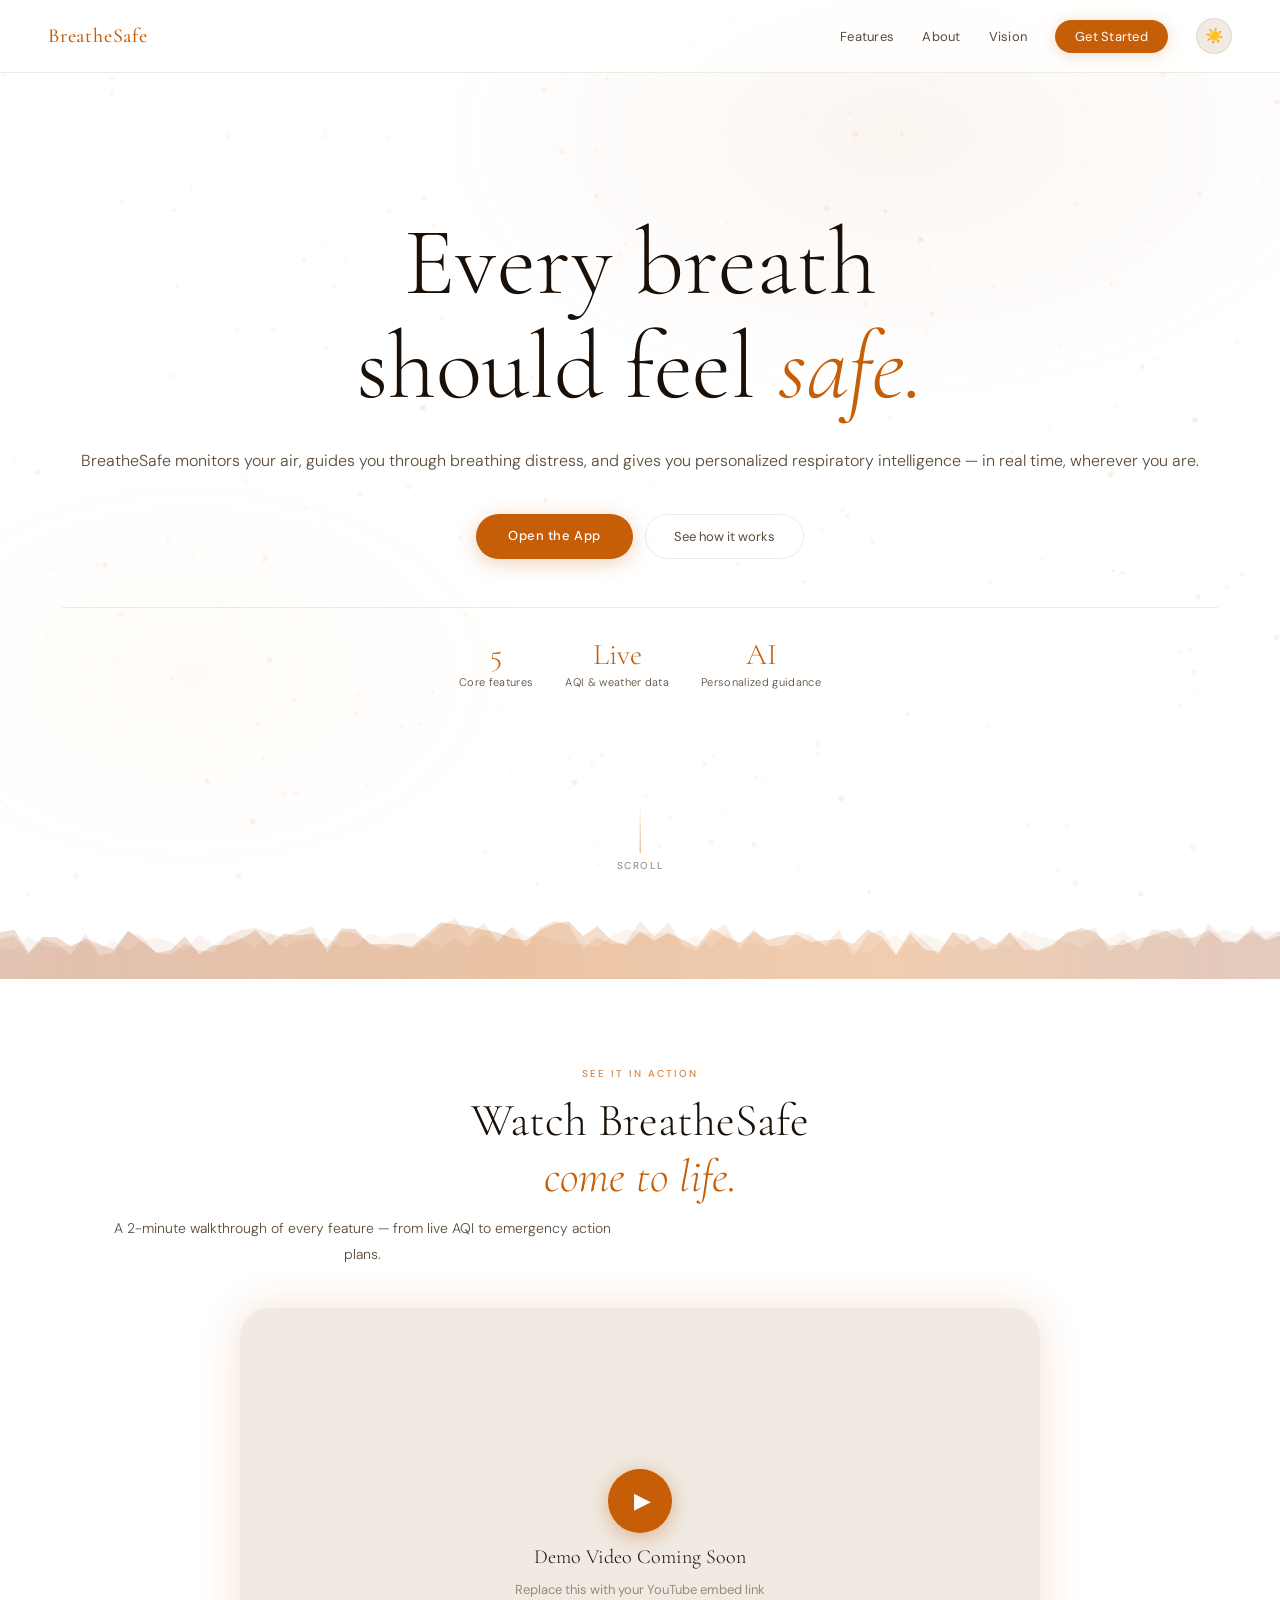
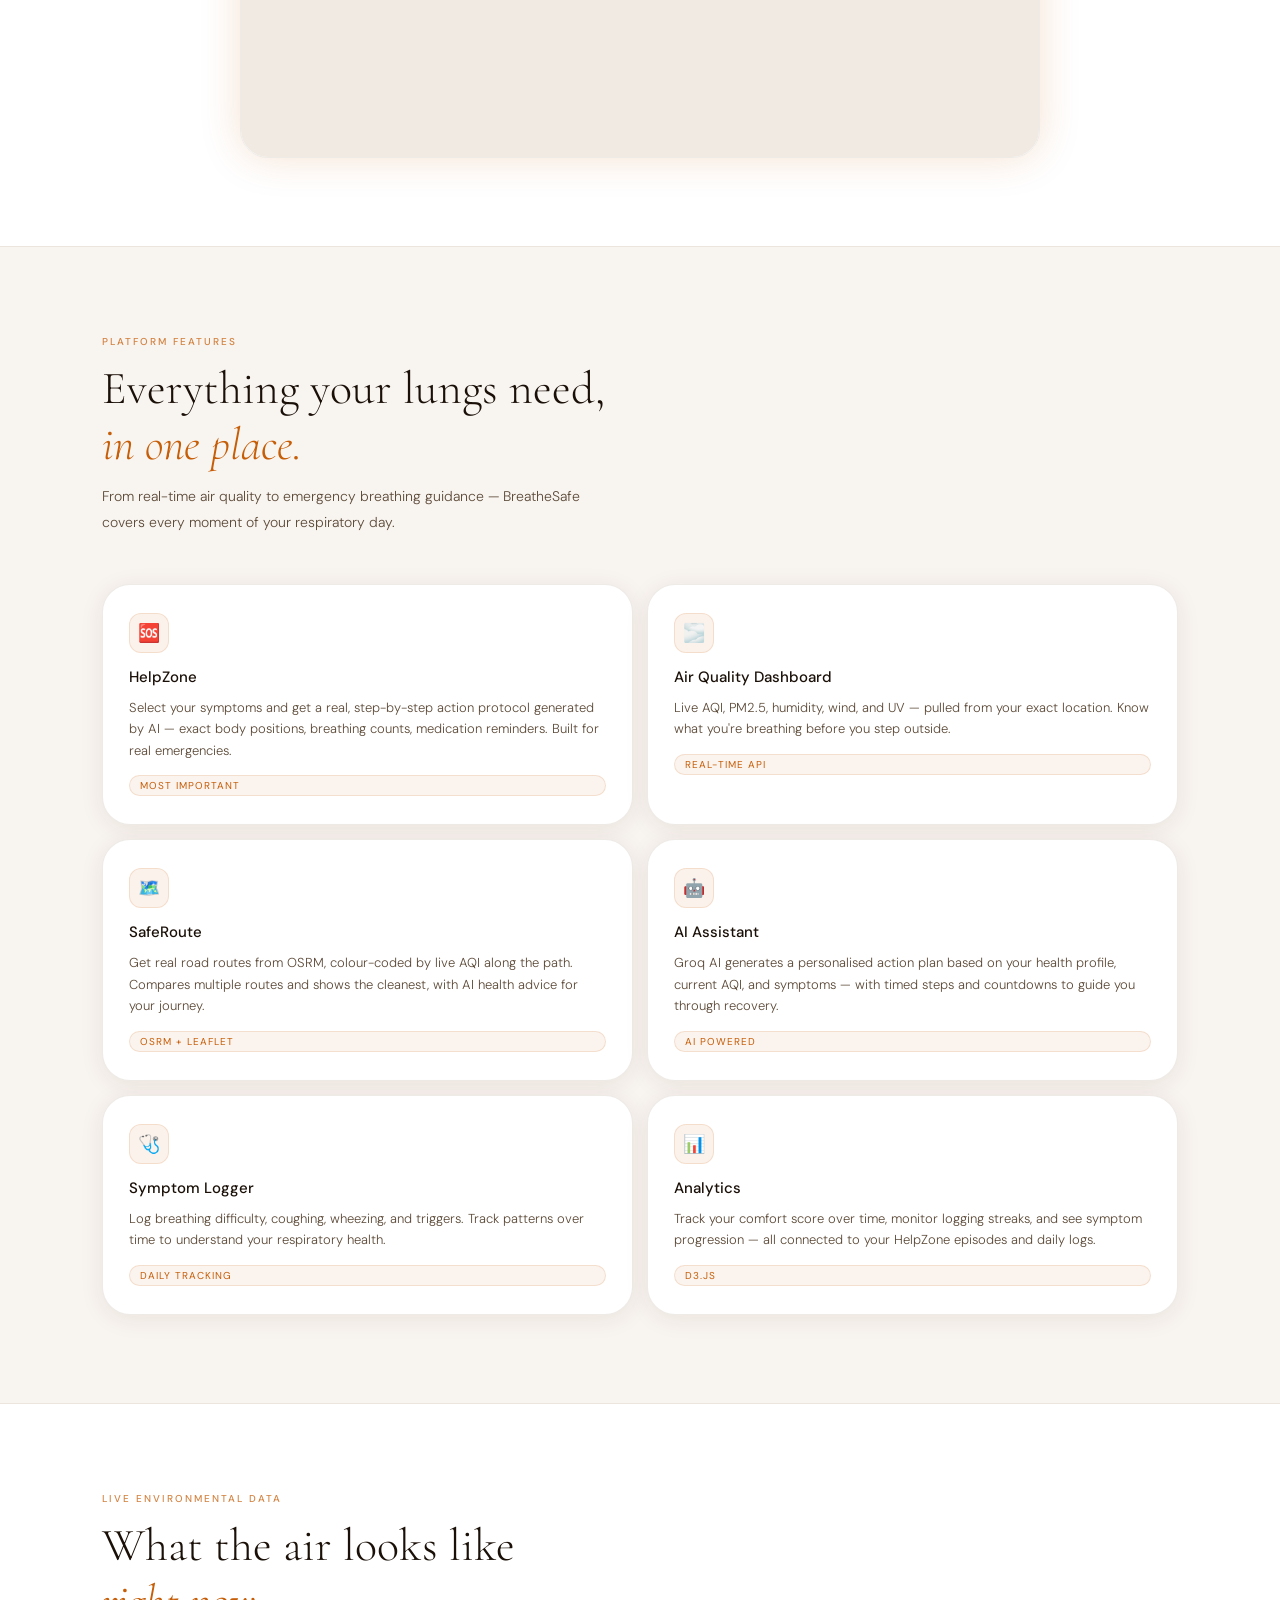
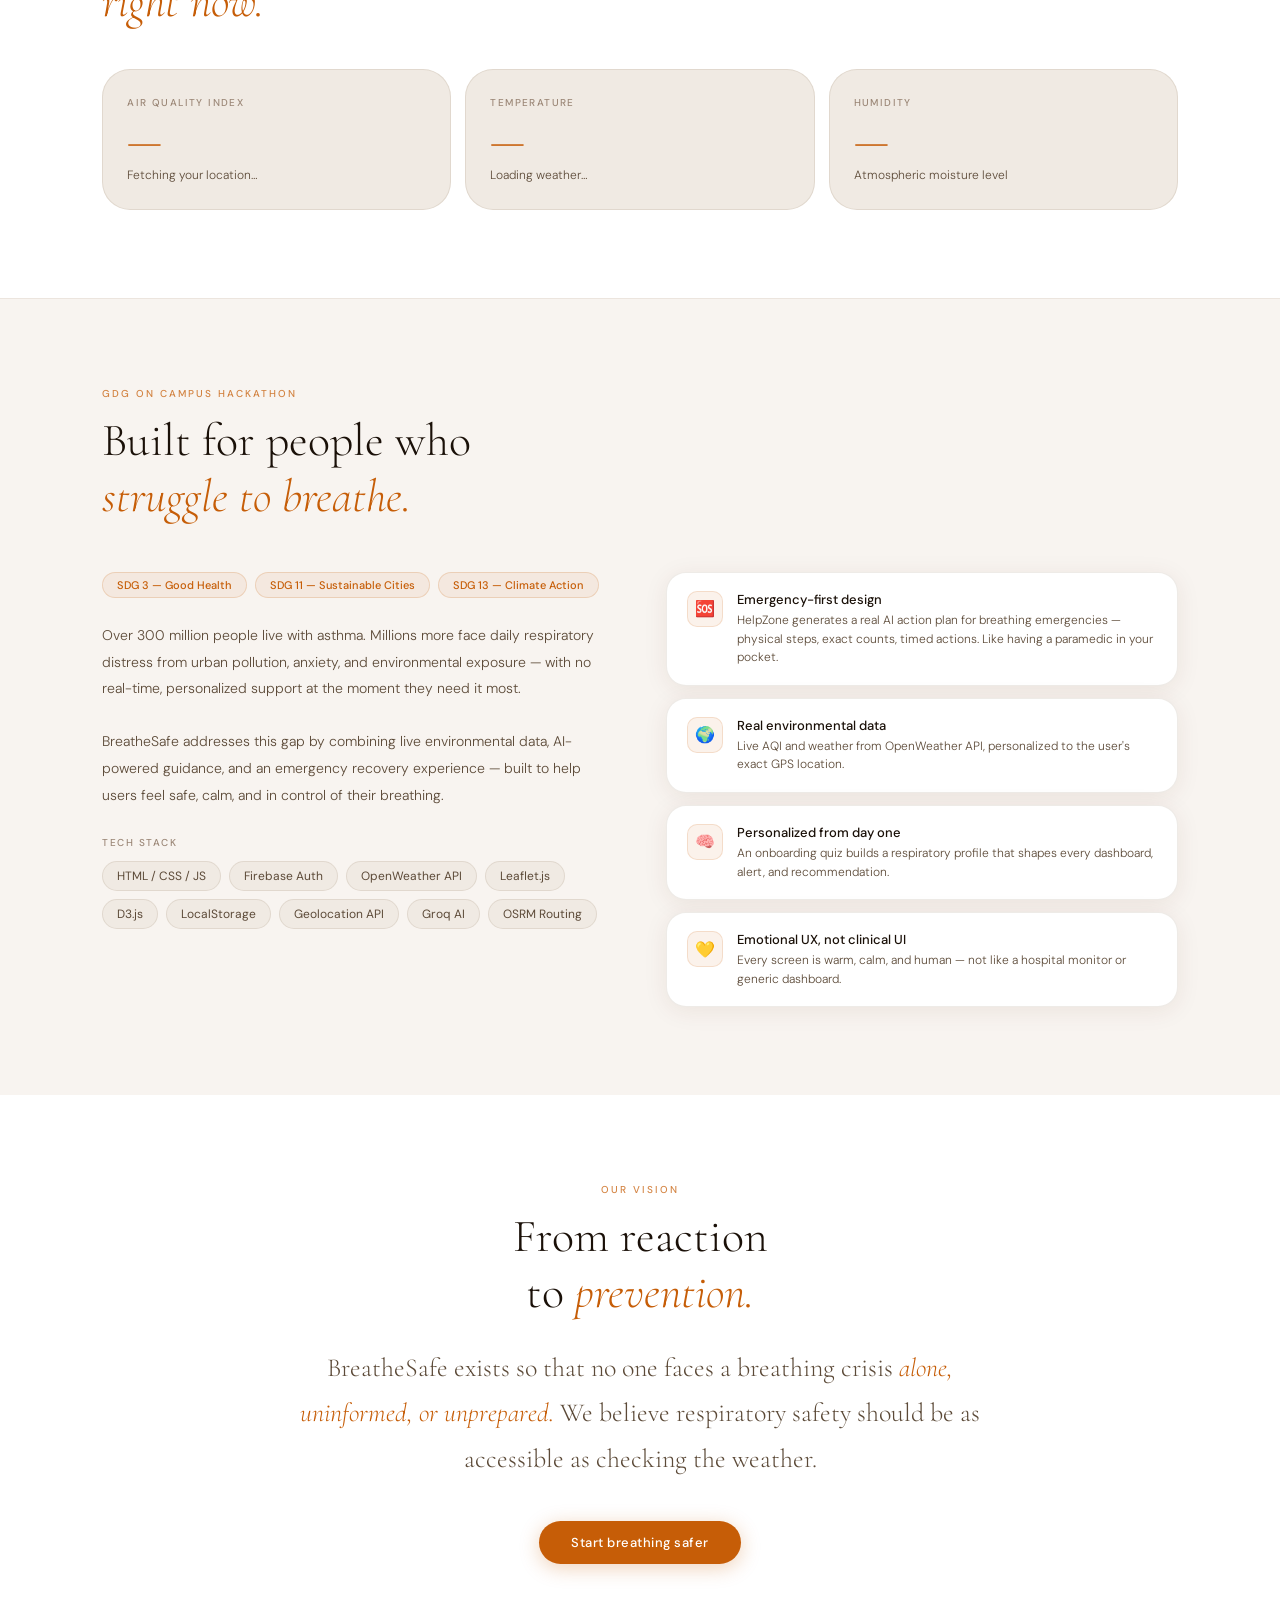
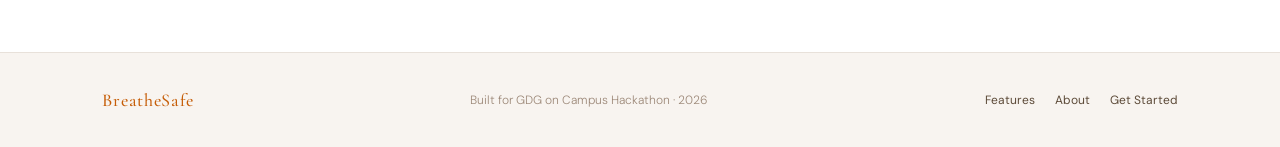
==== commit c59bd550: "Route all API calls through Vercel serverless proxies, remove config.js" ====
--- a/index.html
+++ b/index.html
@@ -404,14 +404,14 @@
 // ══════════════════════════════════
 // LIVE AQI
 // ══════════════════════════════════
-const API_KEY = 'cdd2976e725237deb098721dbe53d8aa';
+
 
 navigator.geolocation?.getCurrentPosition(async pos => {
   const { latitude: lat, longitude: lon } = pos.coords;
   try {
     const [wRes, aqRes] = await Promise.all([
-      fetch(`https://api.openweathermap.org/data/2.5/weather?lat=${lat}&lon=${lon}&appid=${API_KEY}&units=metric`),
-      fetch(`https://api.openweathermap.org/data/2.5/air_pollution?lat=${lat}&lon=${lon}&appid=${API_KEY}`)
+      fetch(`/api/weather?type=weather&lat=${lat}&lon=${lon}`),
+      fetch(`/api/weather?type=aqi&lat=${lat}&lon=${lon}`)
     ]);
     const w  = await wRes.json();
     const aq = await aqRes.json();
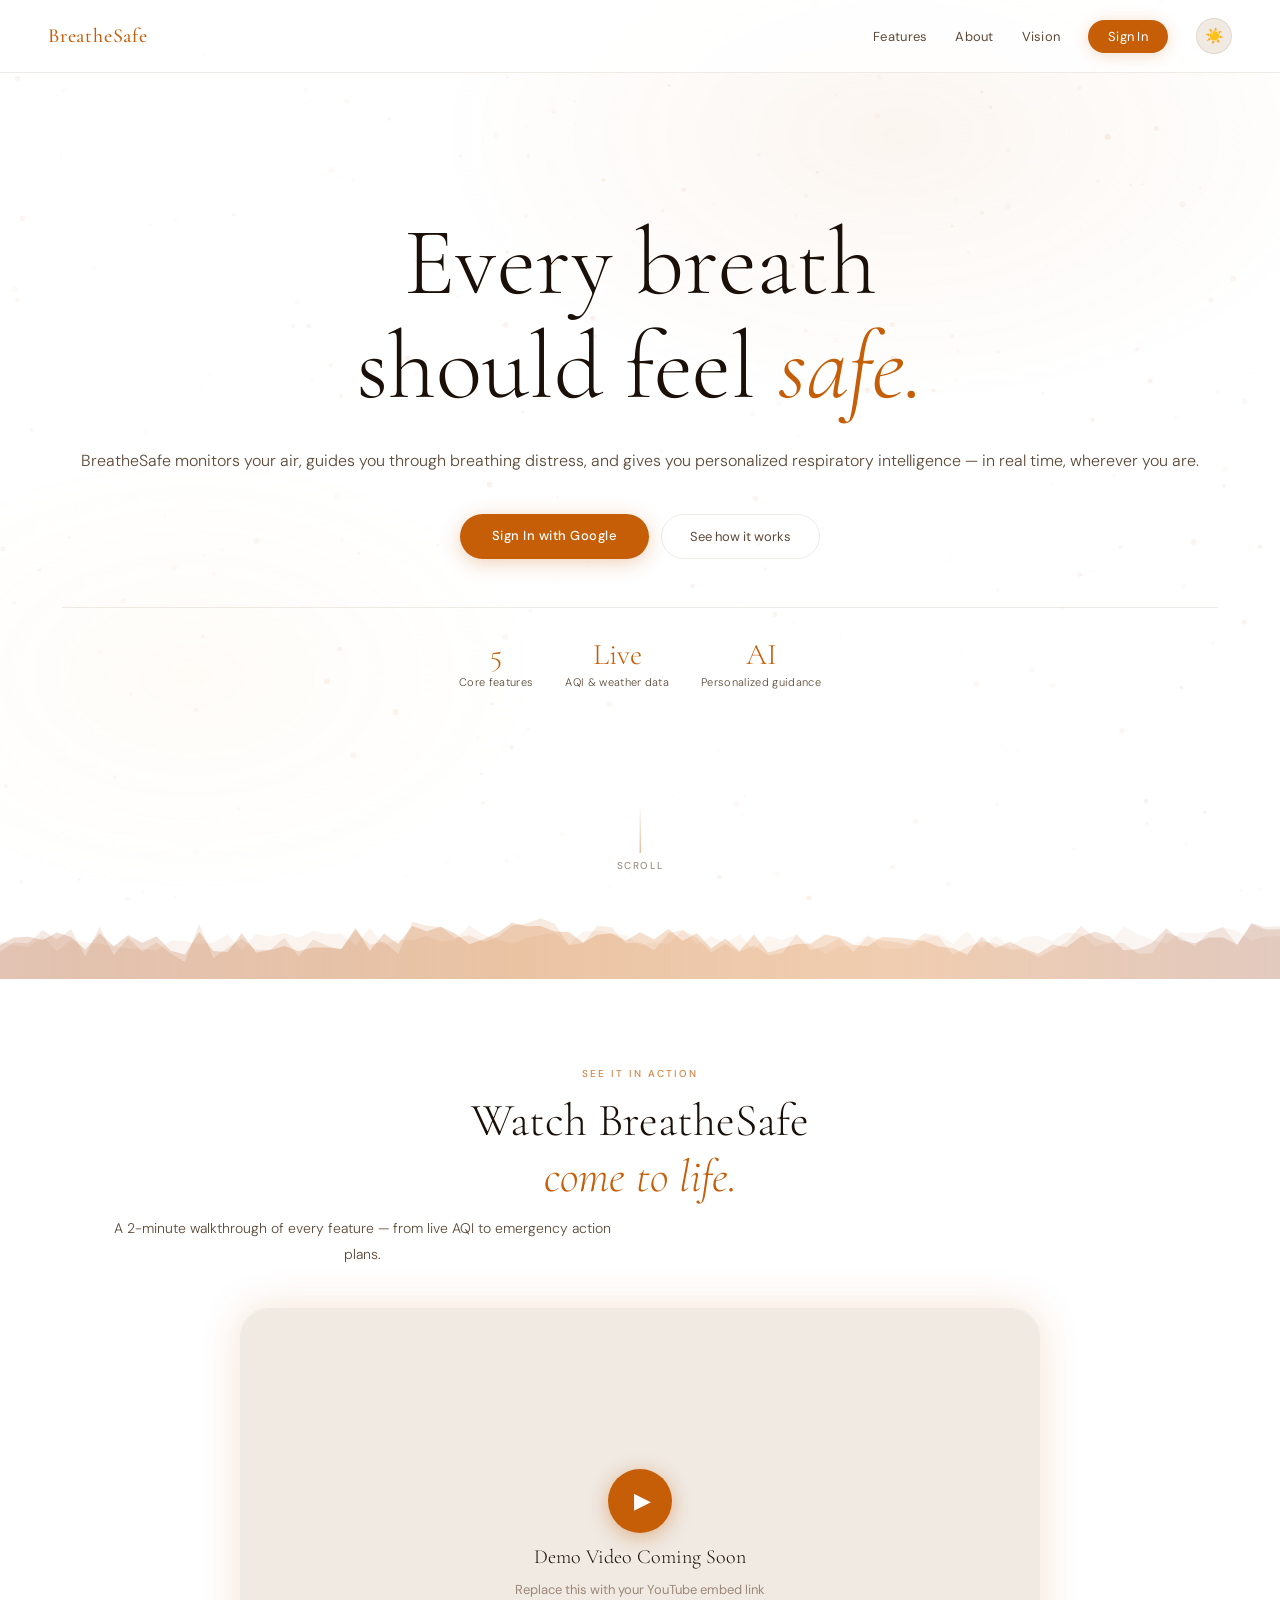
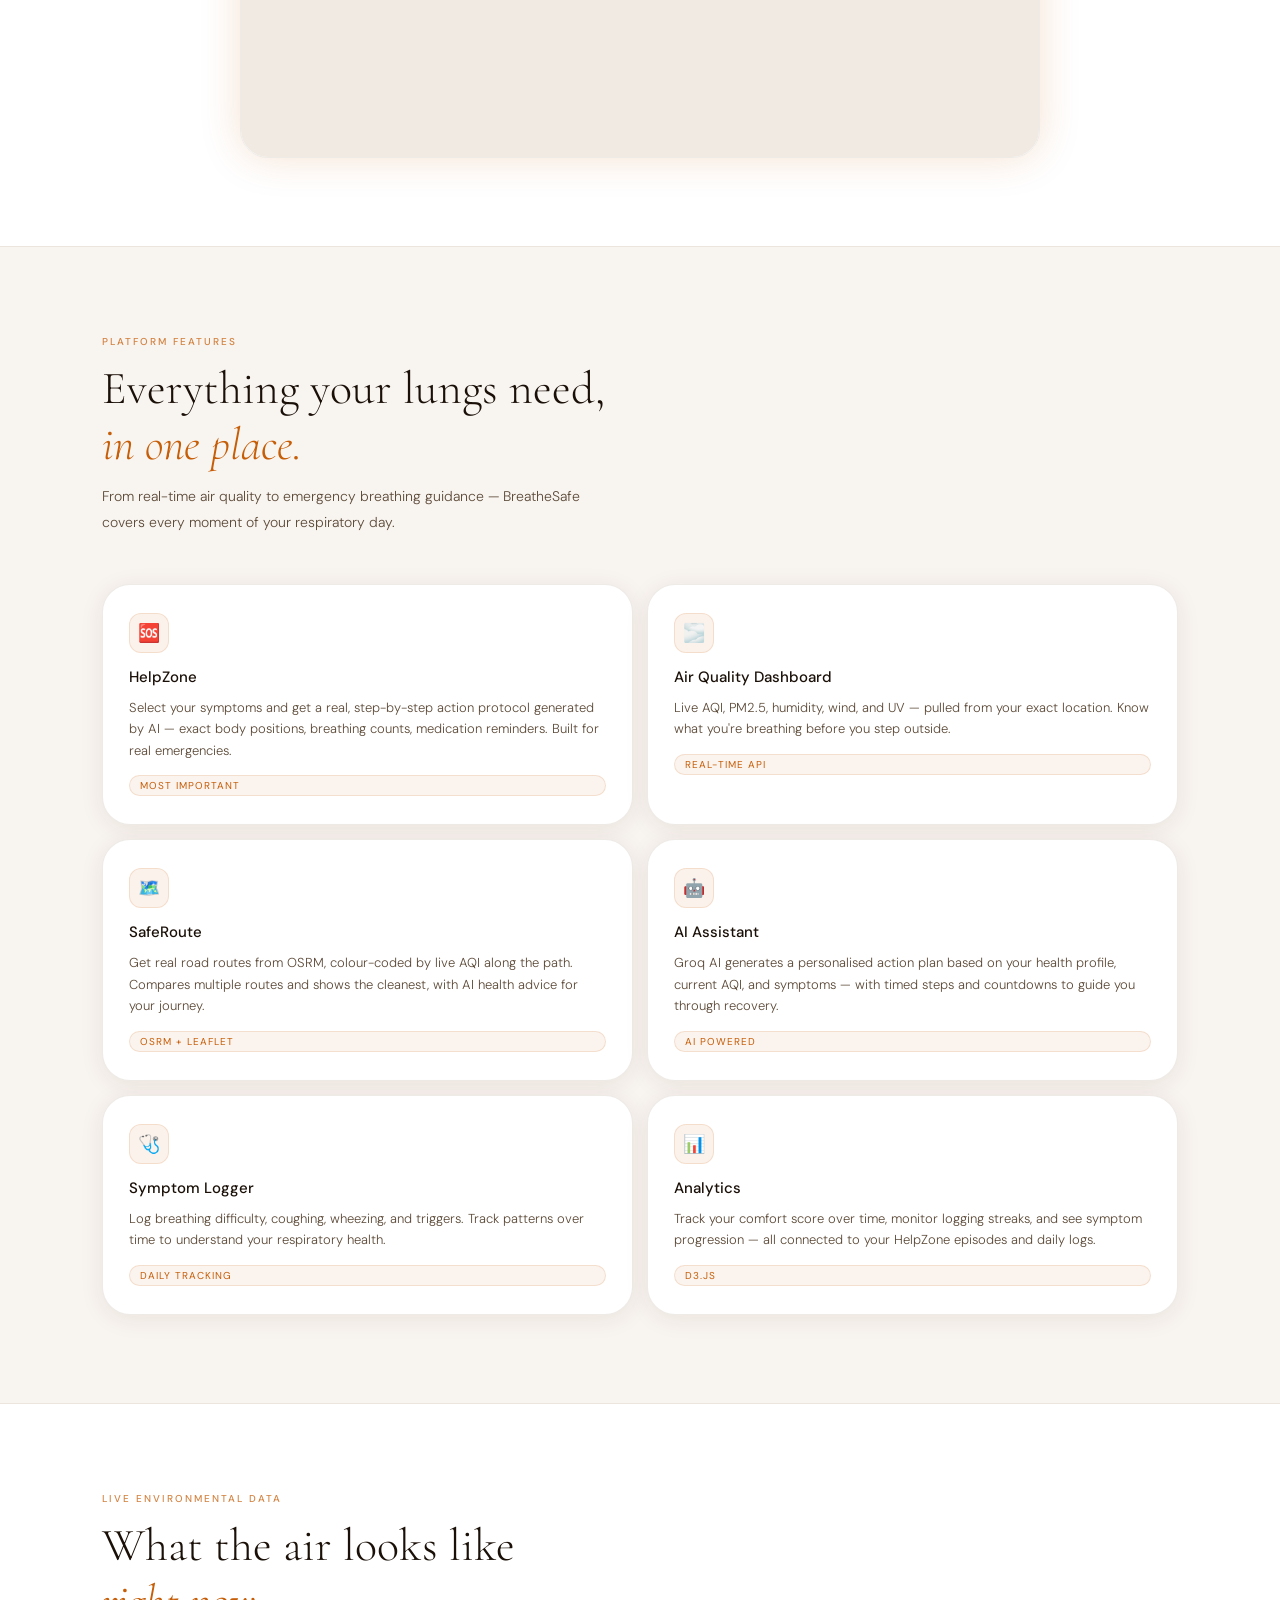
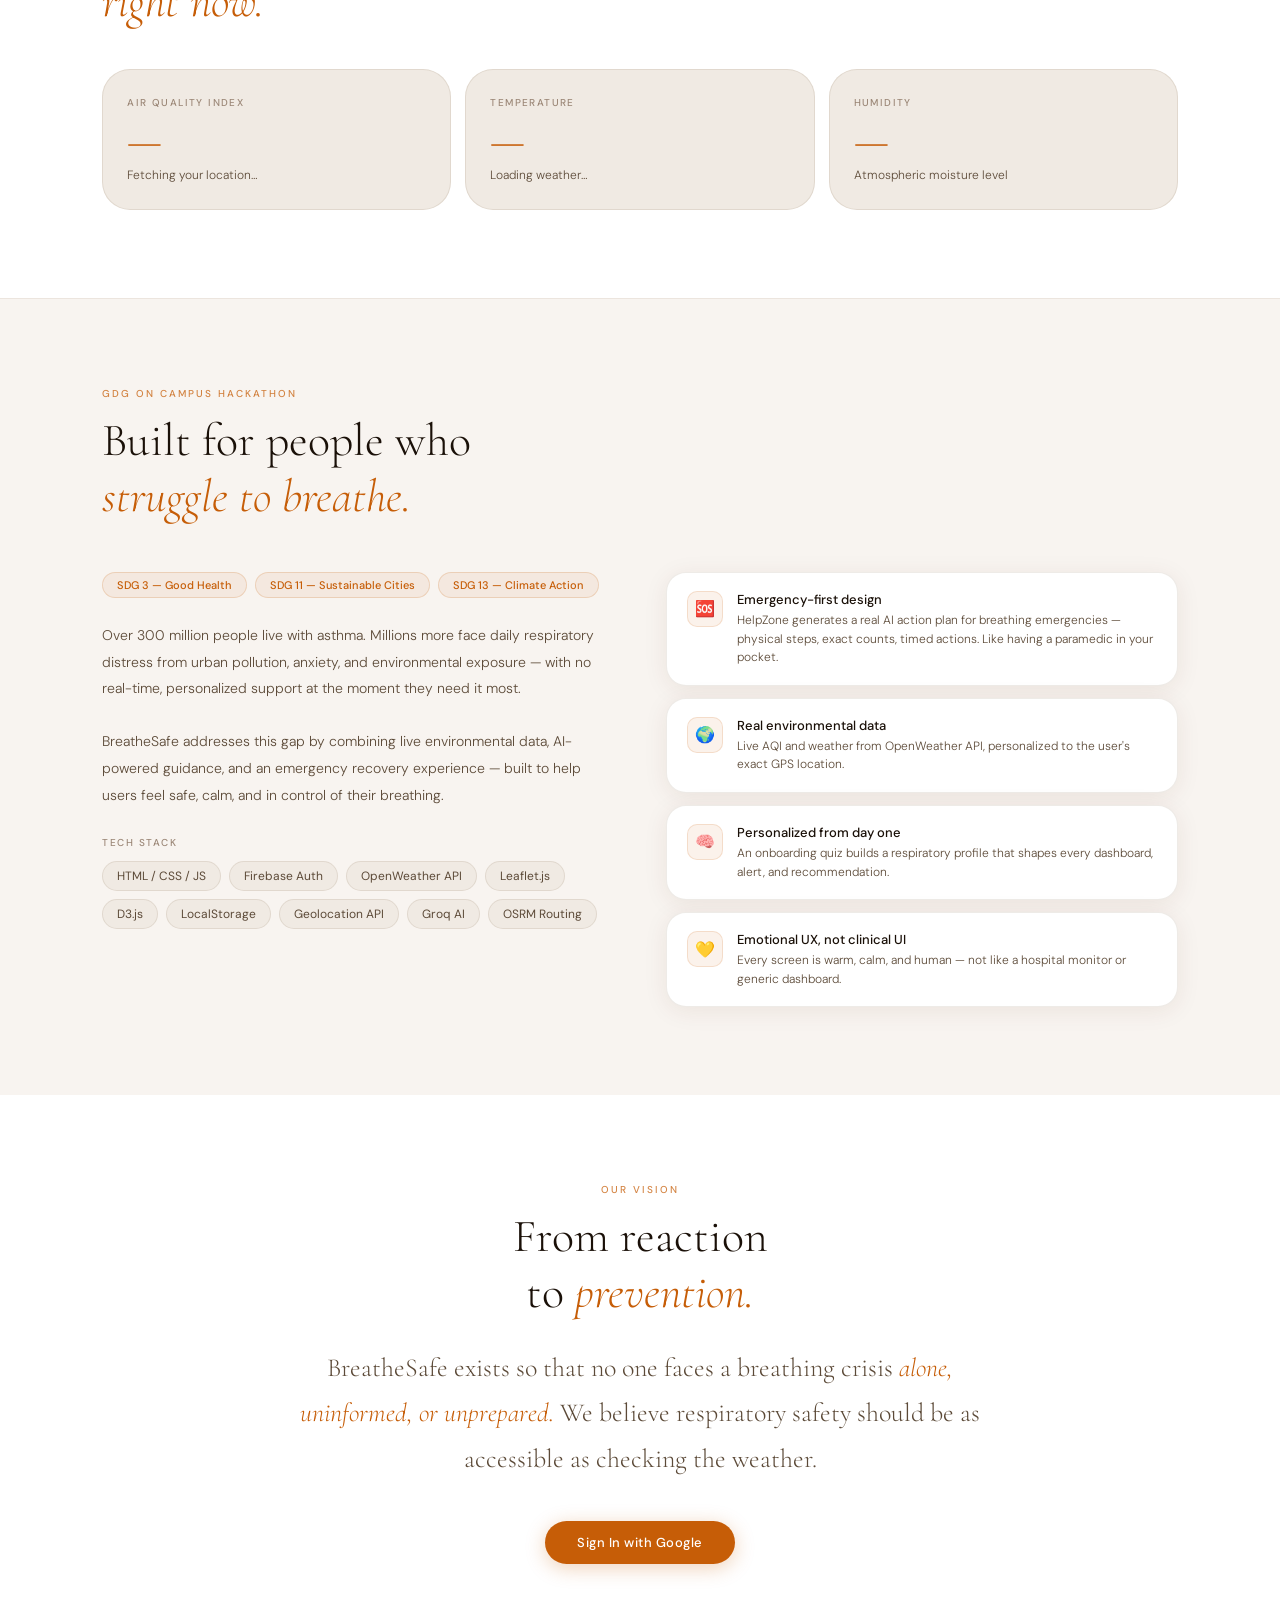
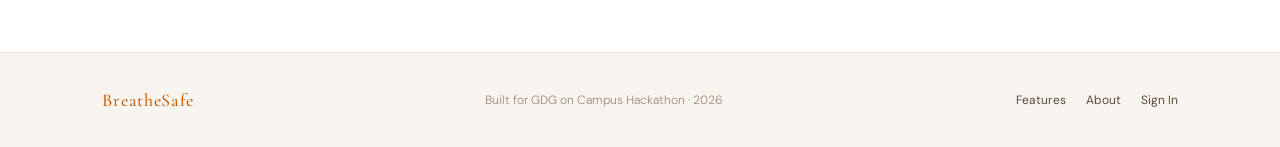
==== commit ca31b2fb: "Login: email/password auth, Sign In/Sign Up tabs, Google OAuth, navbar CTA fix" ====
--- a/index.html
+++ b/index.html
@@ -35,7 +35,7 @@
     </p>
 
     <div class="hero-btns">
-      <a href="pages/login.html" class="btn-primary">Open the App</a>
+      <a href="pages/login.html" class="btn-primary">Sign In with Google</a>
       <a href="#features" class="btn-secondary">See how it works</a>
     </div>
 
@@ -246,7 +246,7 @@
     We believe respiratory safety should be as accessible as checking the weather.
   </p>
   <div class="vision-cta">
-    <a href="pages/login.html" class="btn-primary">Start breathing safer</a>
+    <a href="pages/login.html" class="btn-primary">Sign In with Google</a>
   </div>
 </section>
 
@@ -257,7 +257,7 @@
   <div class="footer-links">
     <a href="#features">Features</a>
     <a href="#hackathon">About</a>
-    <a href="pages/login.html">Get Started</a>
+    <a href="pages/login.html">Sign In</a>
   </div>
 </footer>
 
@@ -434,7 +434,7 @@
     <a href="index.html#features">Features</a>
     <a href="index.html#hackathon">About</a>
     <a href="index.html#vision">Vision</a>
-    <a href="pages/login.html">Get Started</a>
+    <a href="pages/login.html">Sign In</a>
   </div>
   <script>
     (function(){
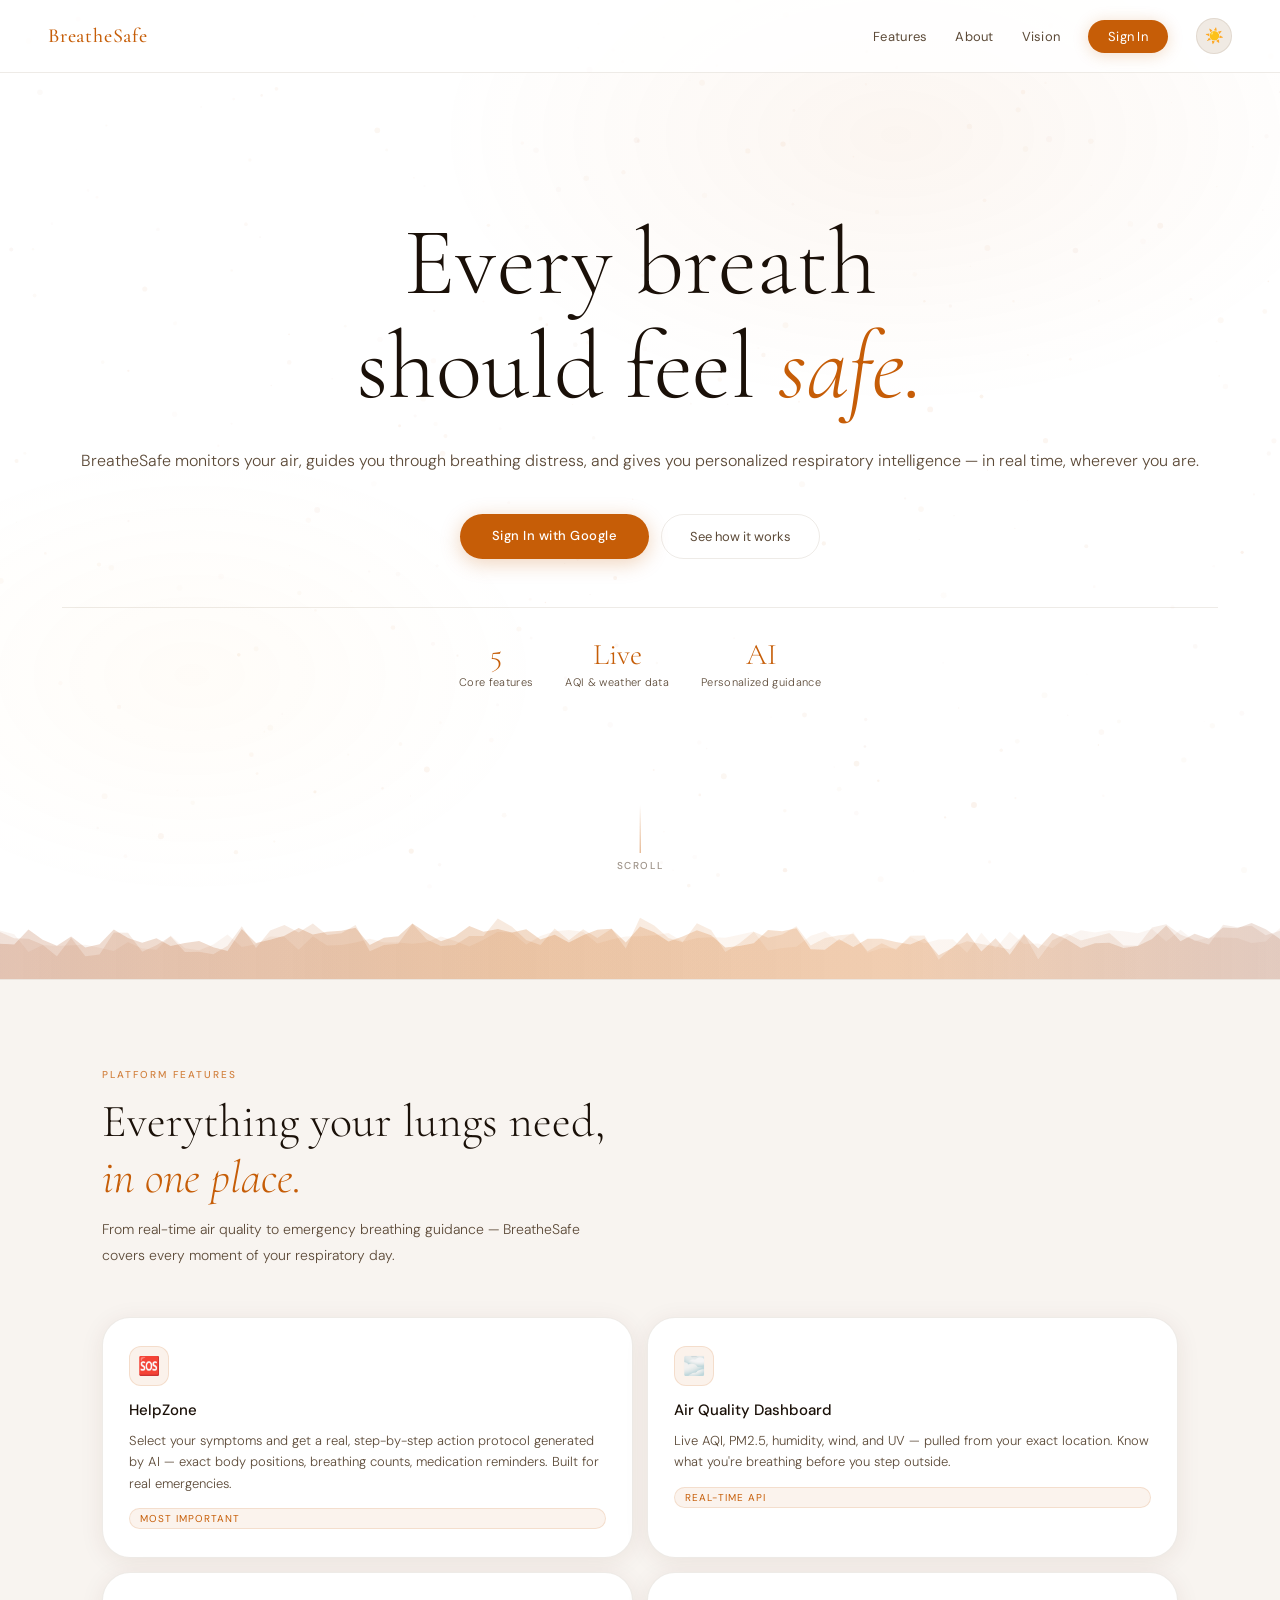
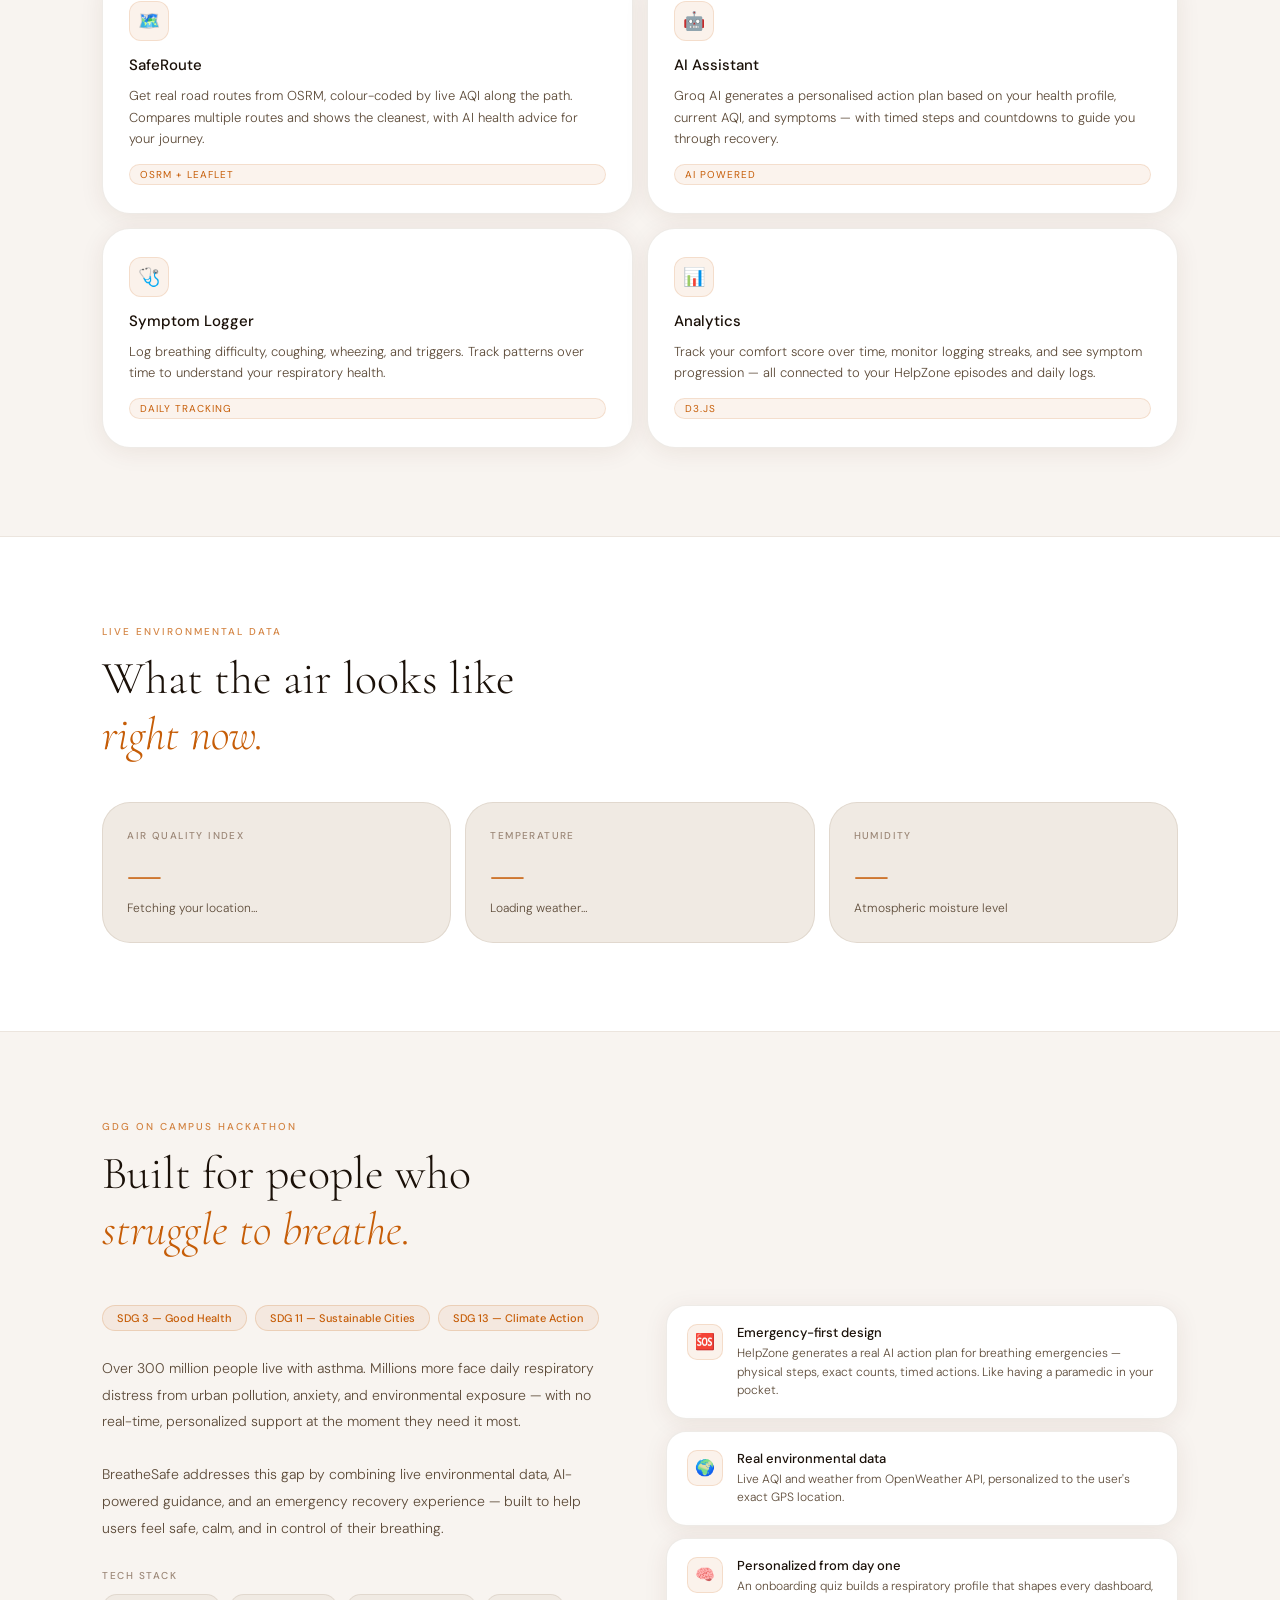
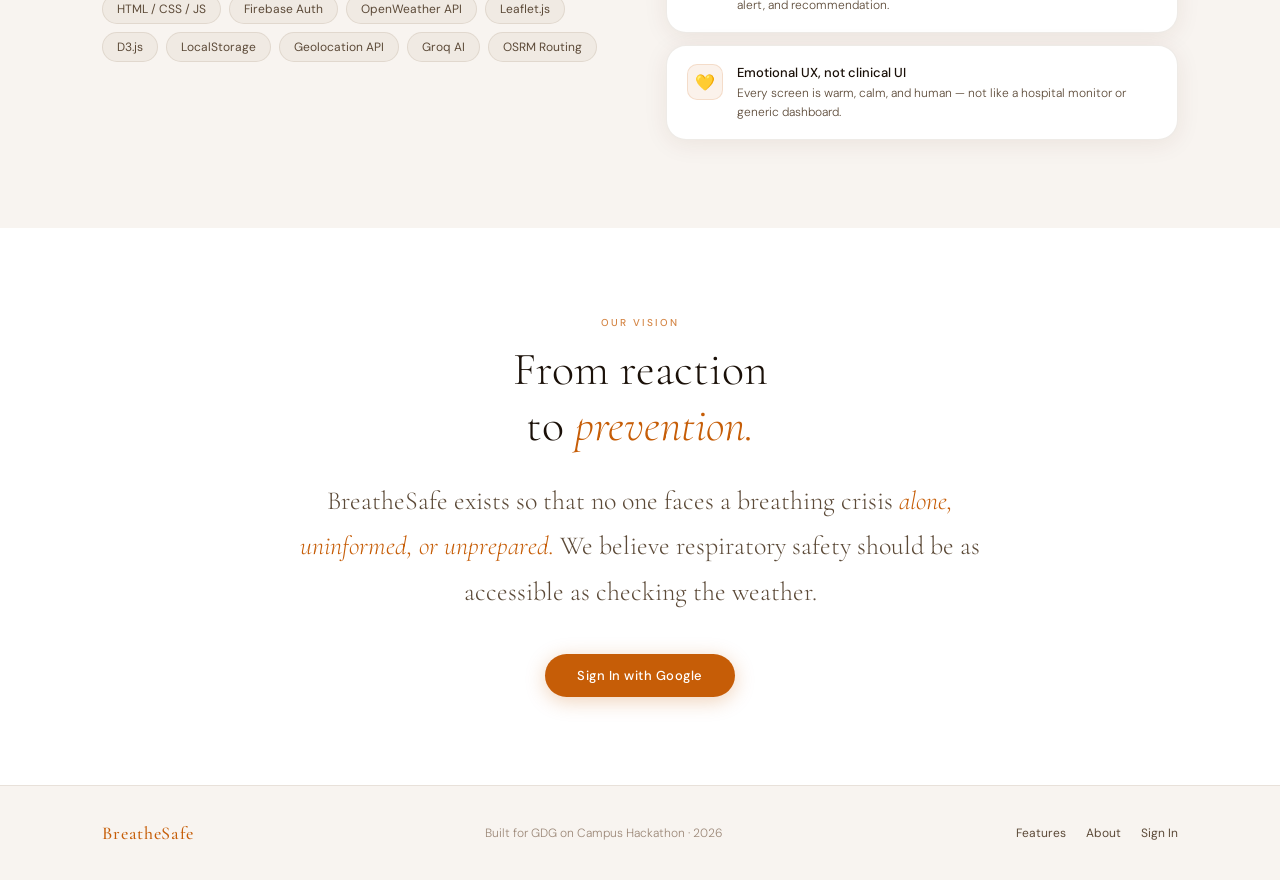
==== commit 5f5ebde2: "changes in index.html" ====
--- a/index.html
+++ b/index.html
@@ -67,9 +67,9 @@
 </div>
 
 
-<!-- ══════════════════════════════════
+<!--  ══════════════════════════════════
      DEMO VIDEO
-══════════════════════════════════ -->
+══════════════════════════════════ 
 <section class="section demo-section" id="demo">
   <div class="section-ey">See It In Action</div>
   <h2 class="section-title">Watch BreatheSafe<br><em>come to life.</em></h2>
@@ -80,7 +80,7 @@
       <div class="demo-video-label">Demo Video Coming Soon</div>
       <div class="demo-video-sub">Replace this with your YouTube embed link</div>
     </div>
-    <!-- When ready, replace the placeholder above with:
+     When ready, replace the placeholder above with:
     <iframe 
       src="https://www.youtube.com/embed/YOUR_VIDEO_ID" 
       title="BreatheSafe Demo"
@@ -88,9 +88,9 @@
       allow="accelerometer; autoplay; clipboard-write; encrypted-media; gyroscope; picture-in-picture"
       allowfullscreen>
     </iframe>
-    -->
-  </div>
-</section>
+    
+  </div>
+</section> -->
 
 <!-- ══════════════════════════════════
      FEATURES
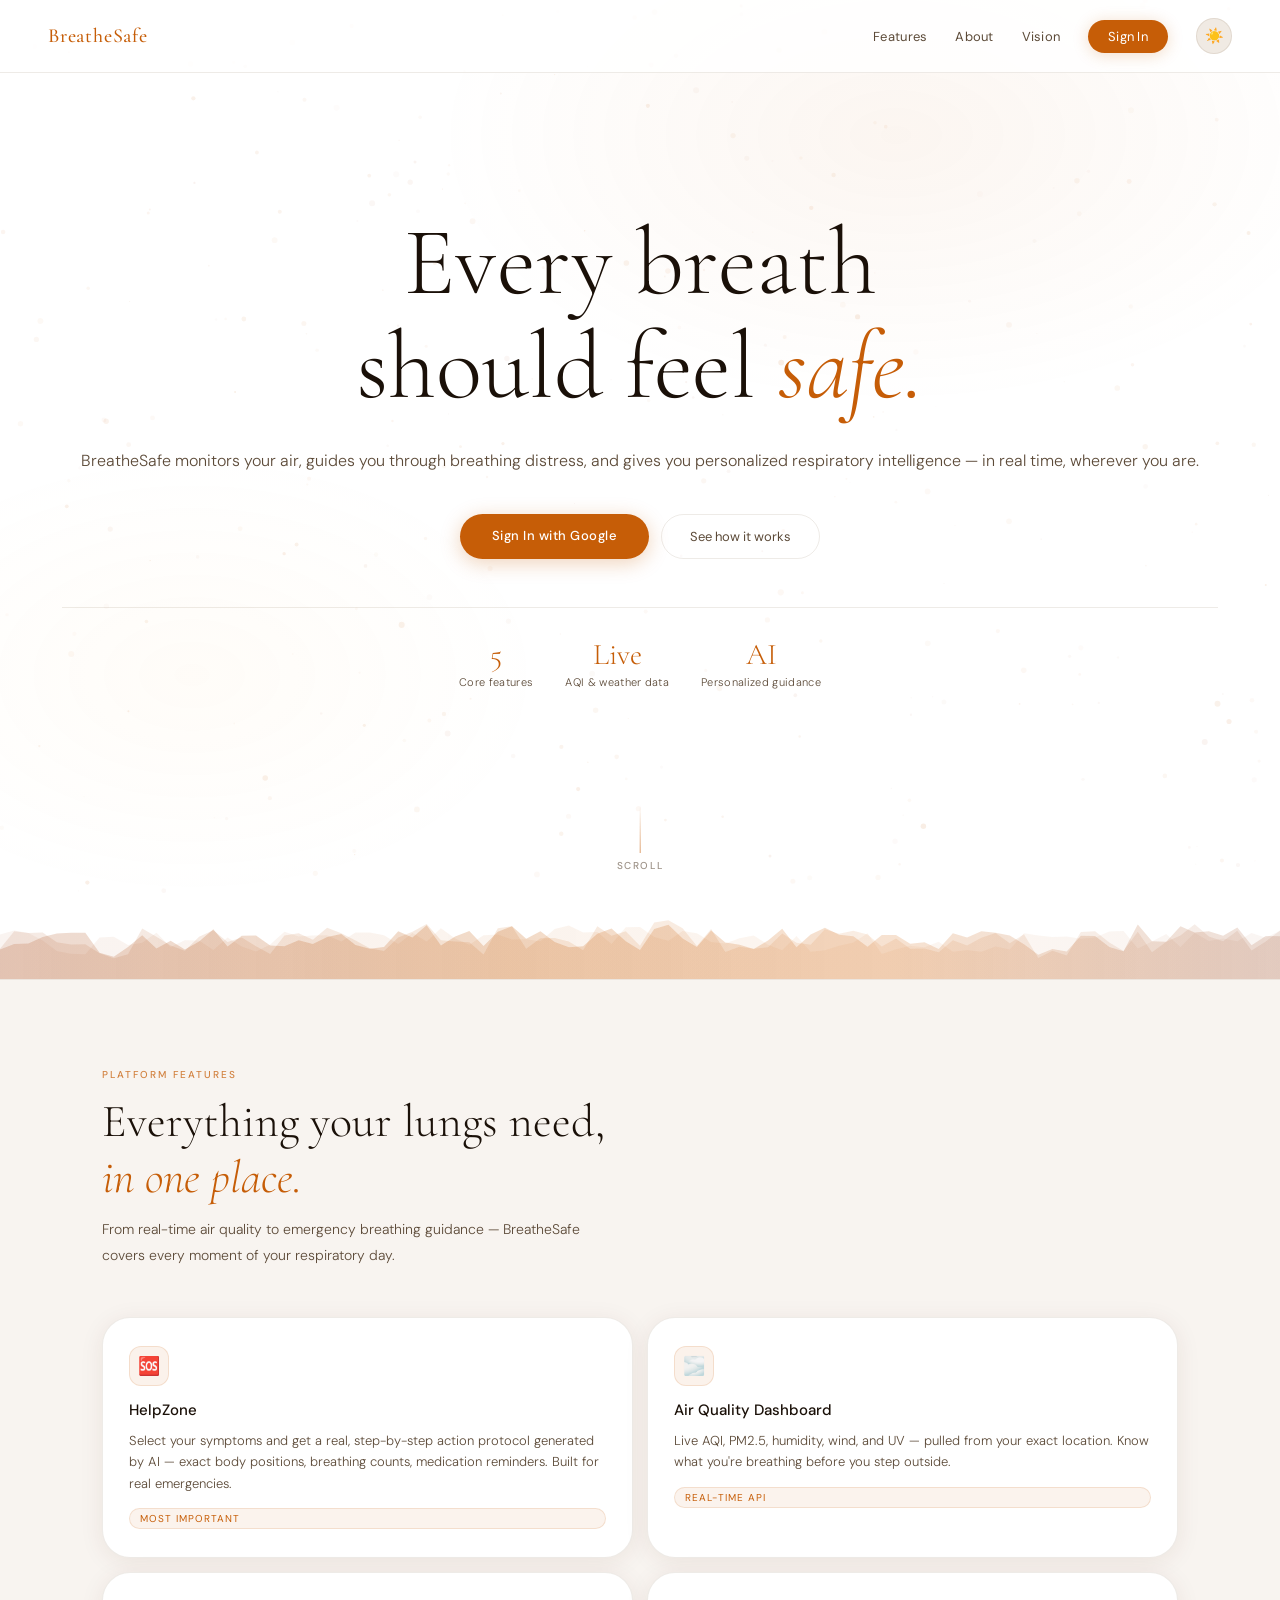
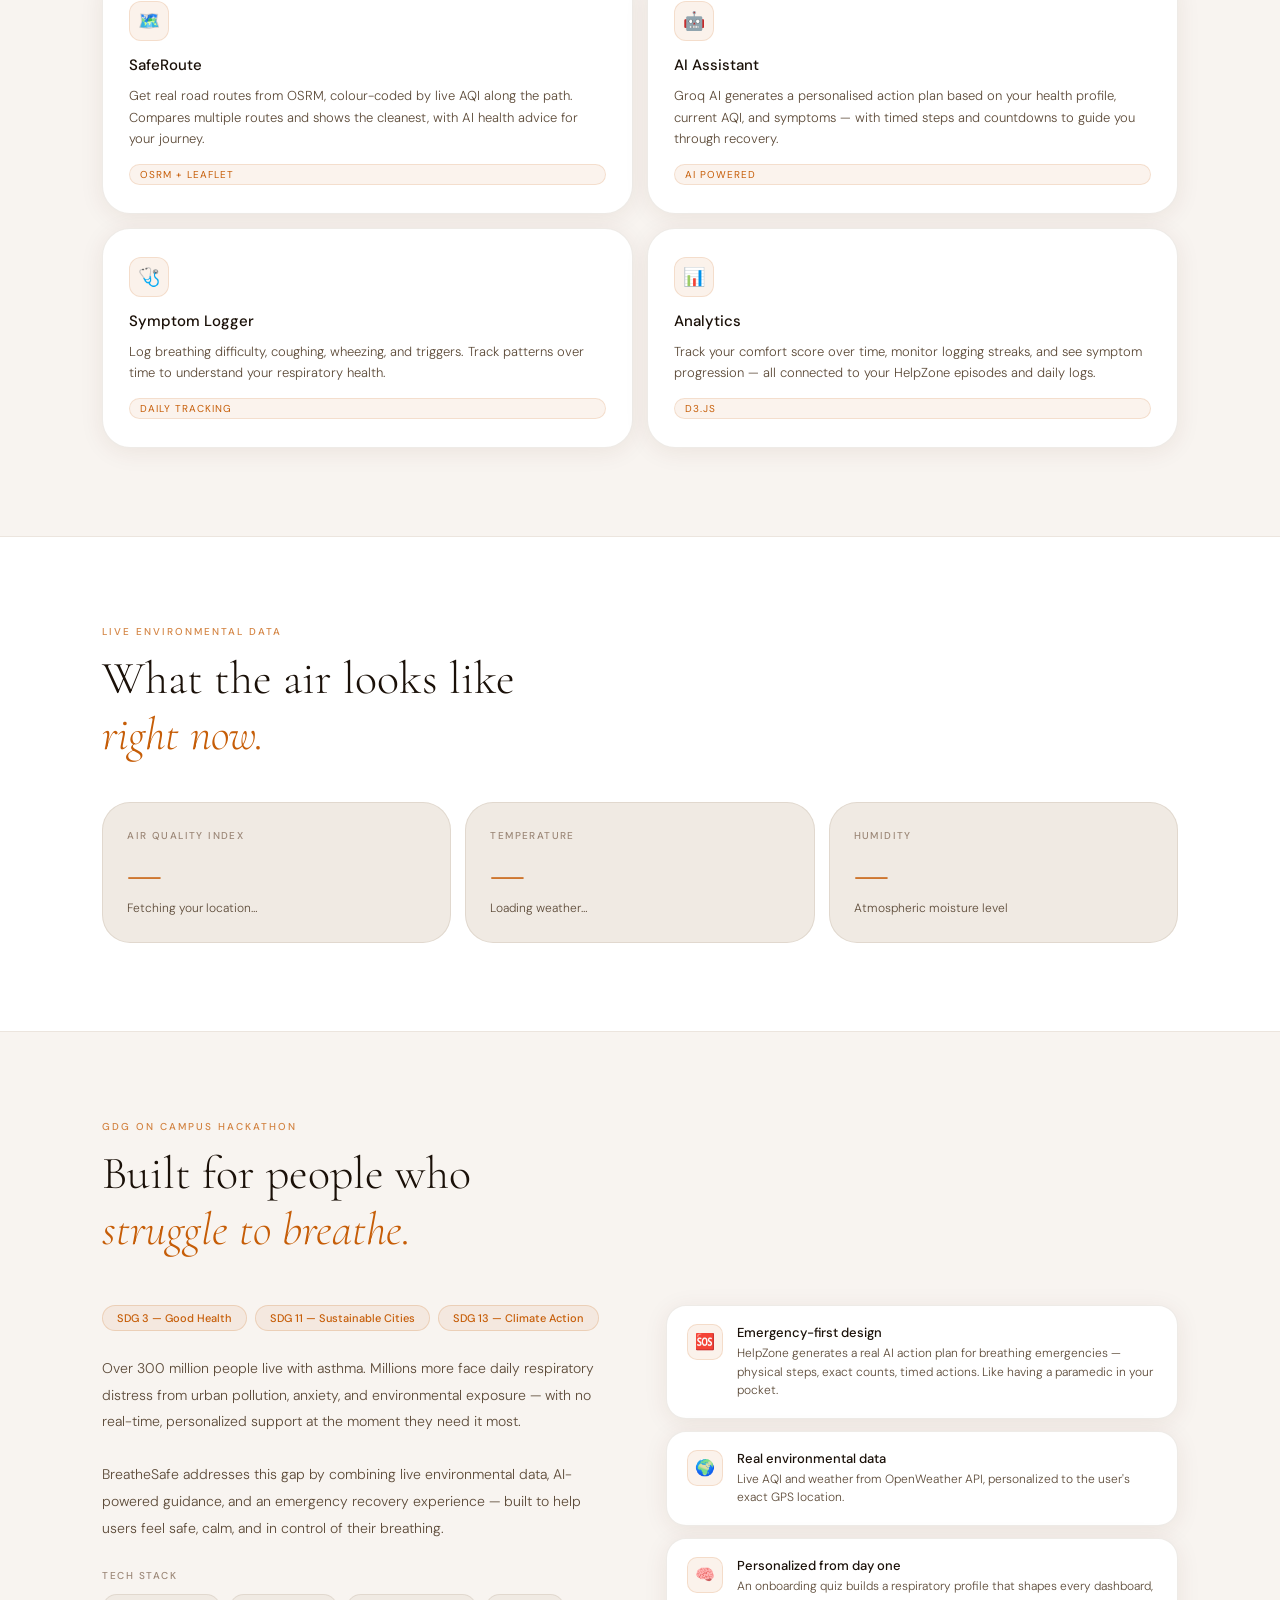
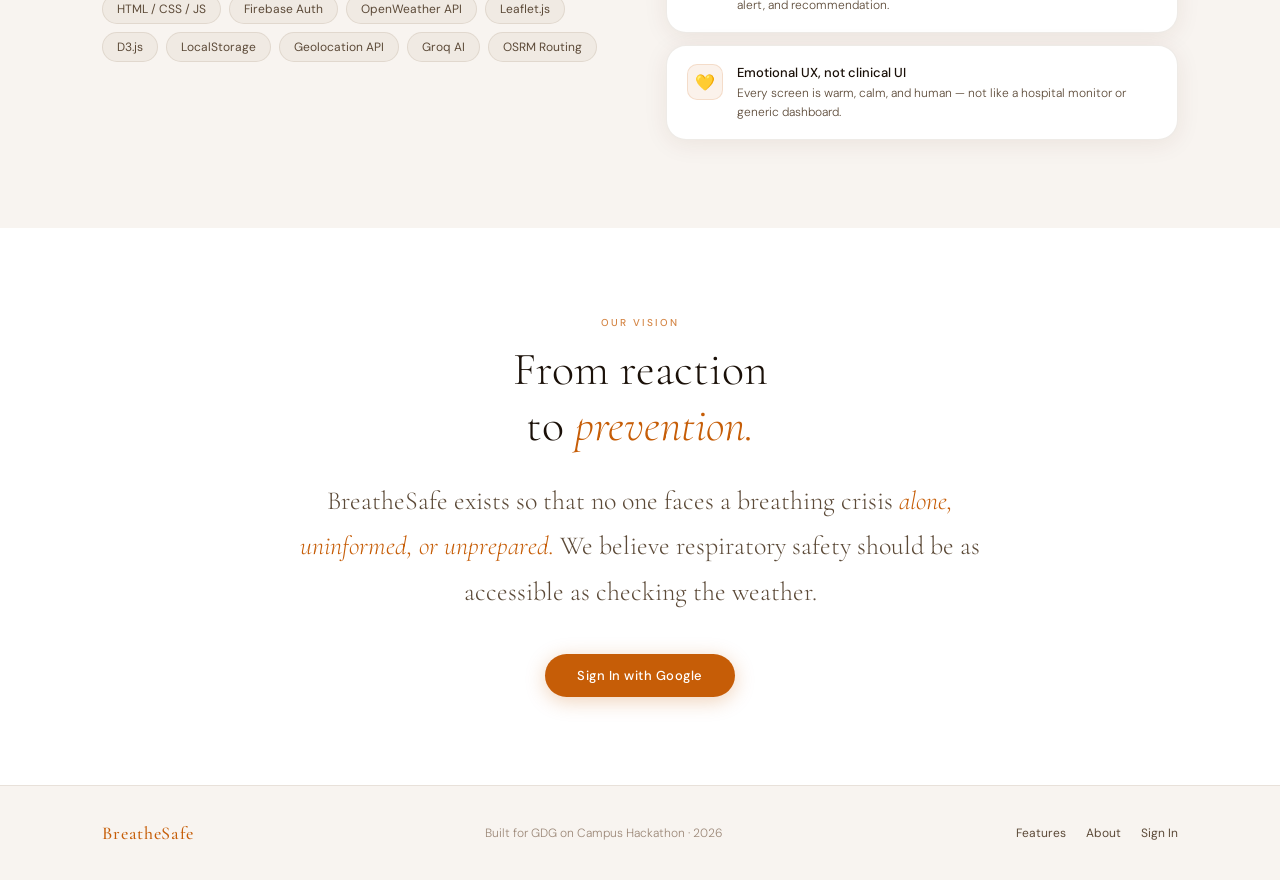
==== commit d747ed8a: "adding favicon" ====
--- a/index.html
+++ b/index.html
@@ -1,6 +1,7 @@
 <!DOCTYPE html>
 <html lang="en">
 <head>
+  <link rel="icon" href="src/favicon.svg" type="image/svg+xml">
   <meta charset="UTF-8">
   <meta name="viewport" content="width=device-width, initial-scale=1.0">
   <title>BreatheSafe — Respiratory Wellness & Emergency Support</title>
--- a/css/variables.css
+++ b/css/variables.css
@@ -117,4 +117,5 @@
 }
 
 a { text-decoration: none; color: inherit; }
-button { border: none; outline: none; cursor: pointer; font-family: var(--font-sans); }+button { border: none; outline: none; cursor: pointer; font-family: var(--font-sans); }
+html.dark body { background: var(--bg); }
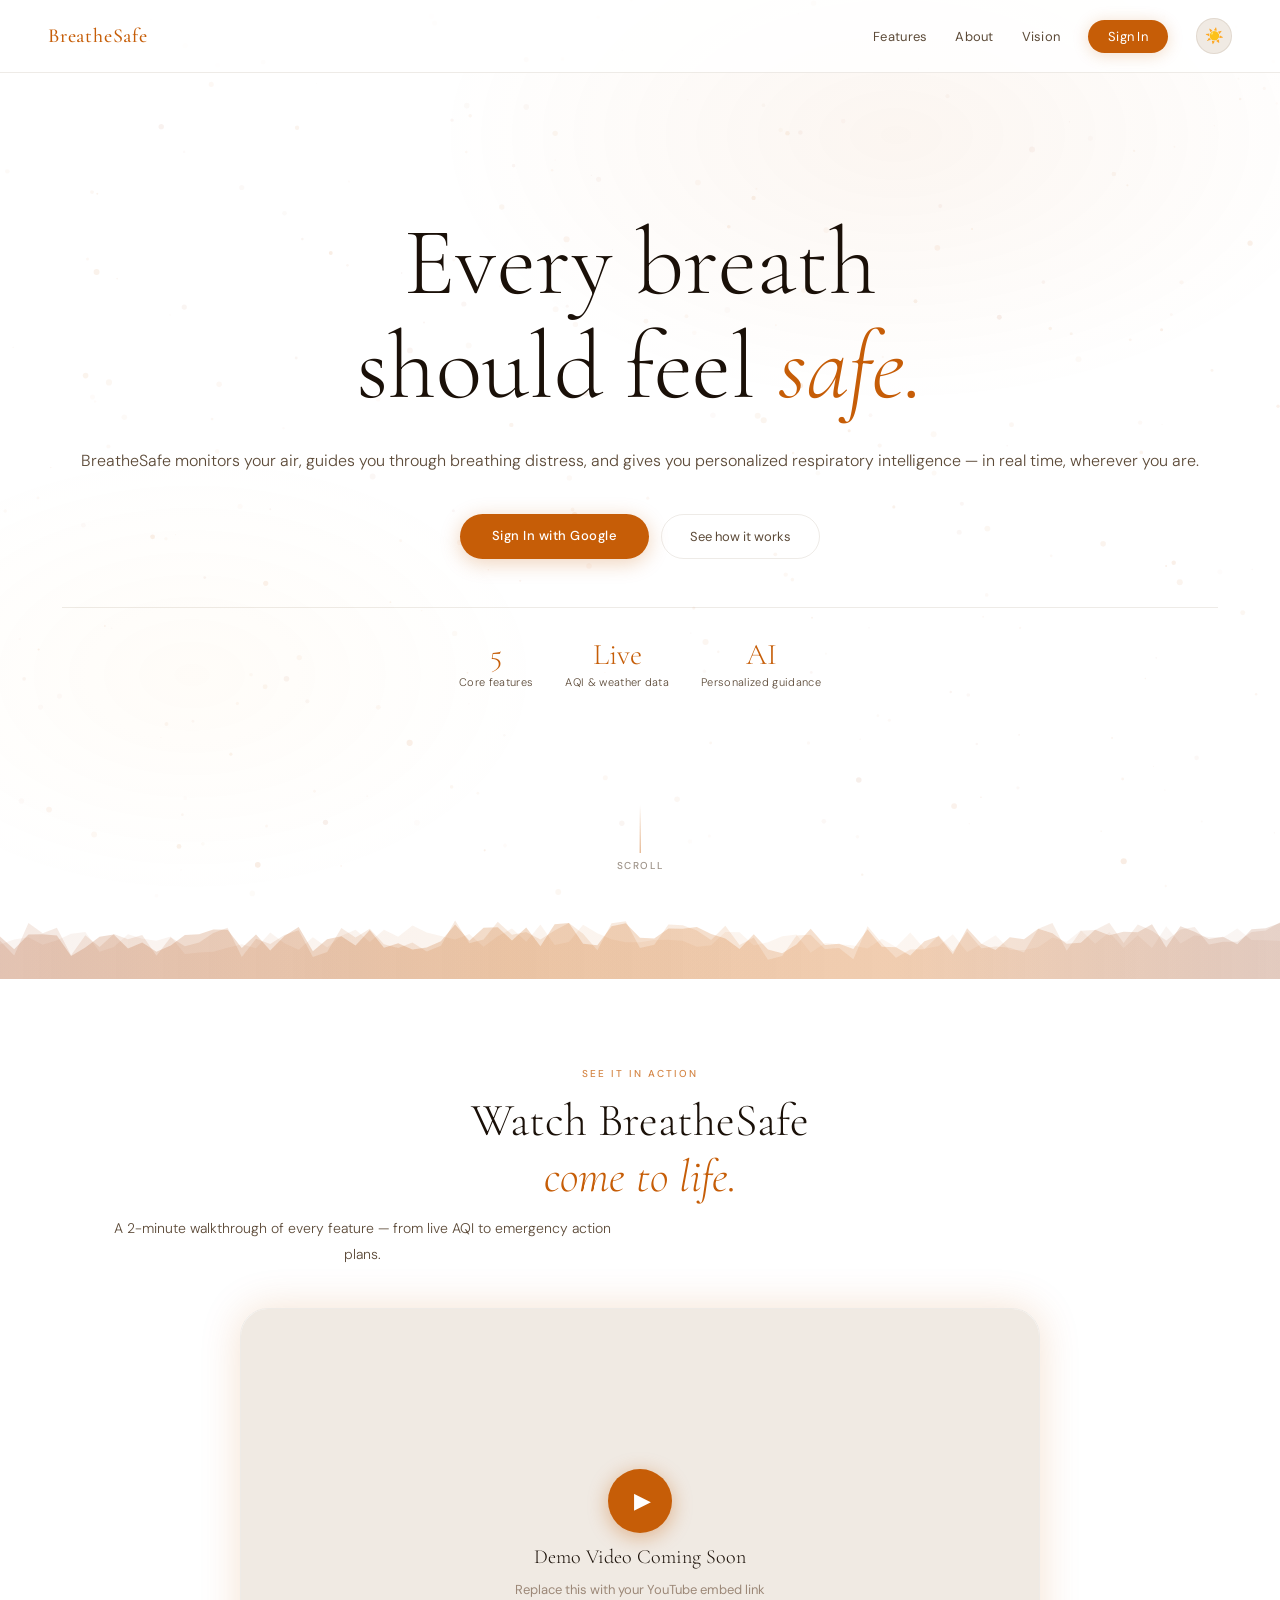
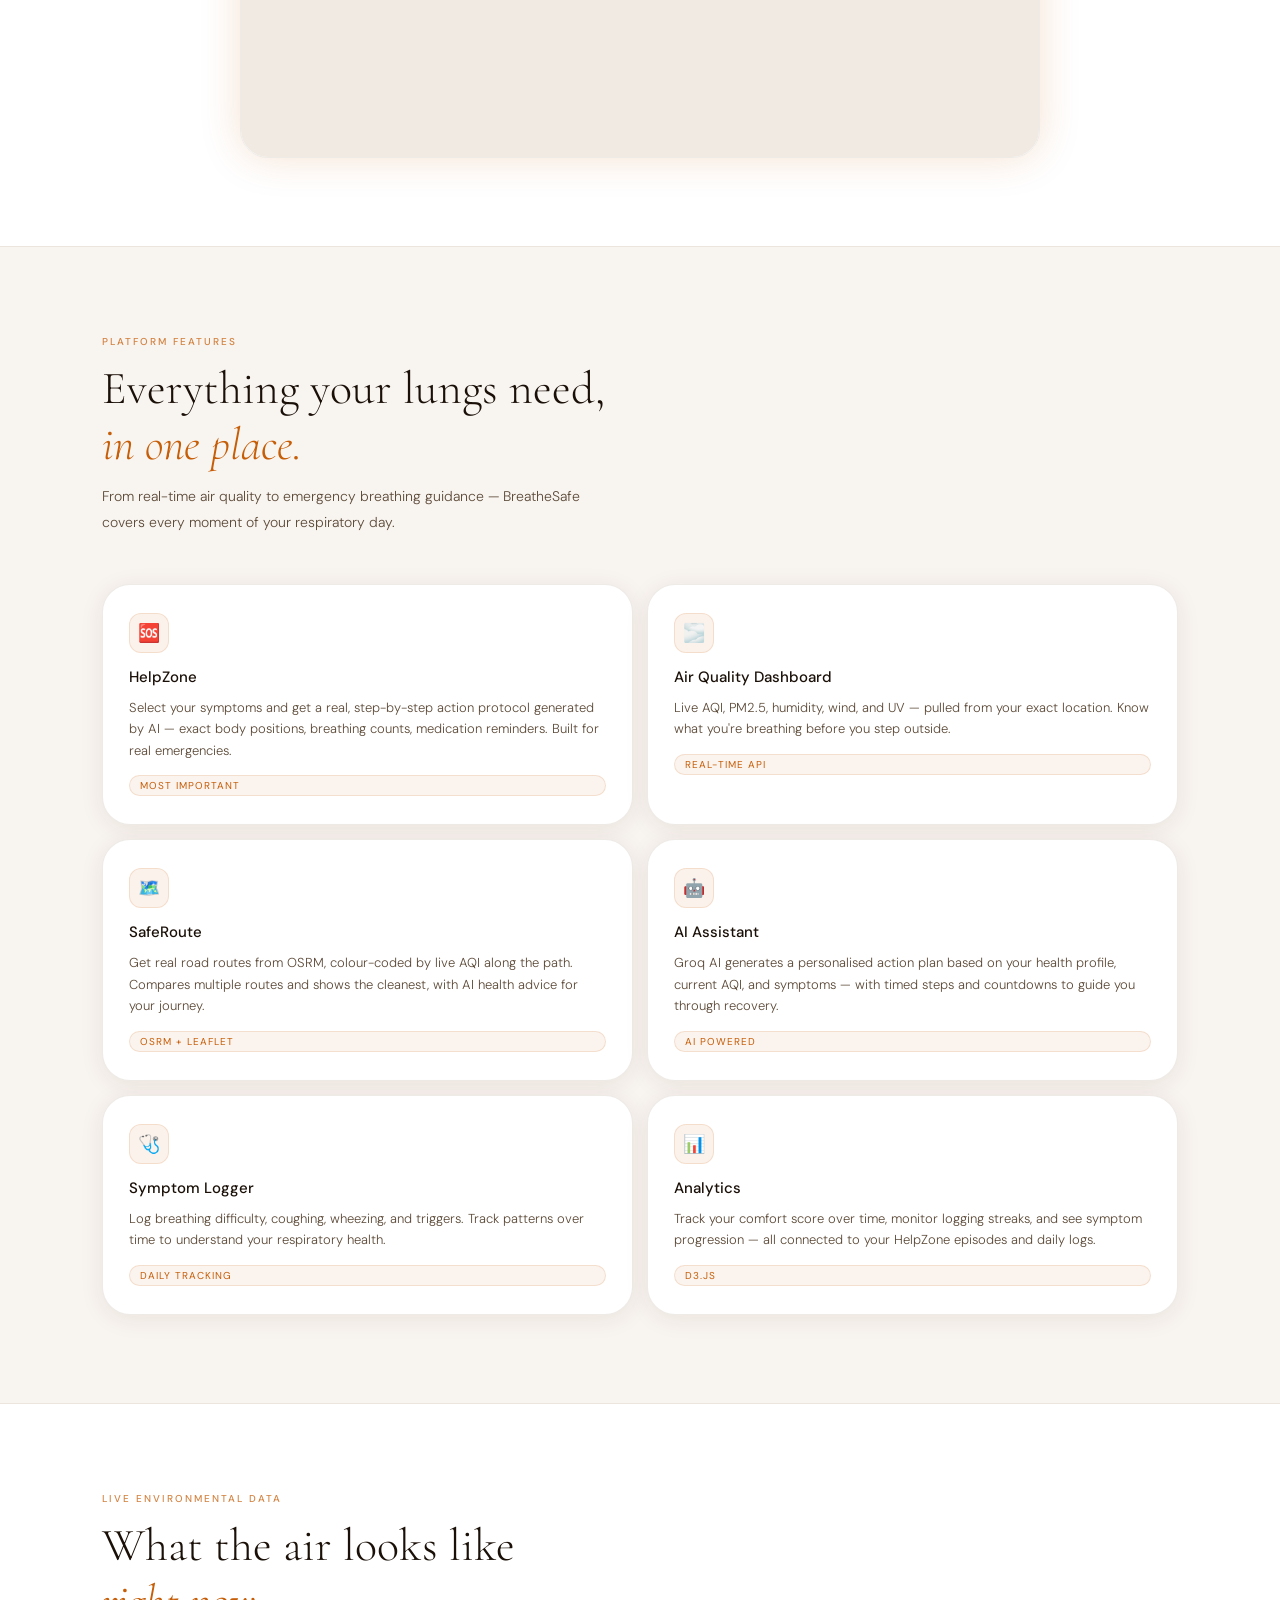
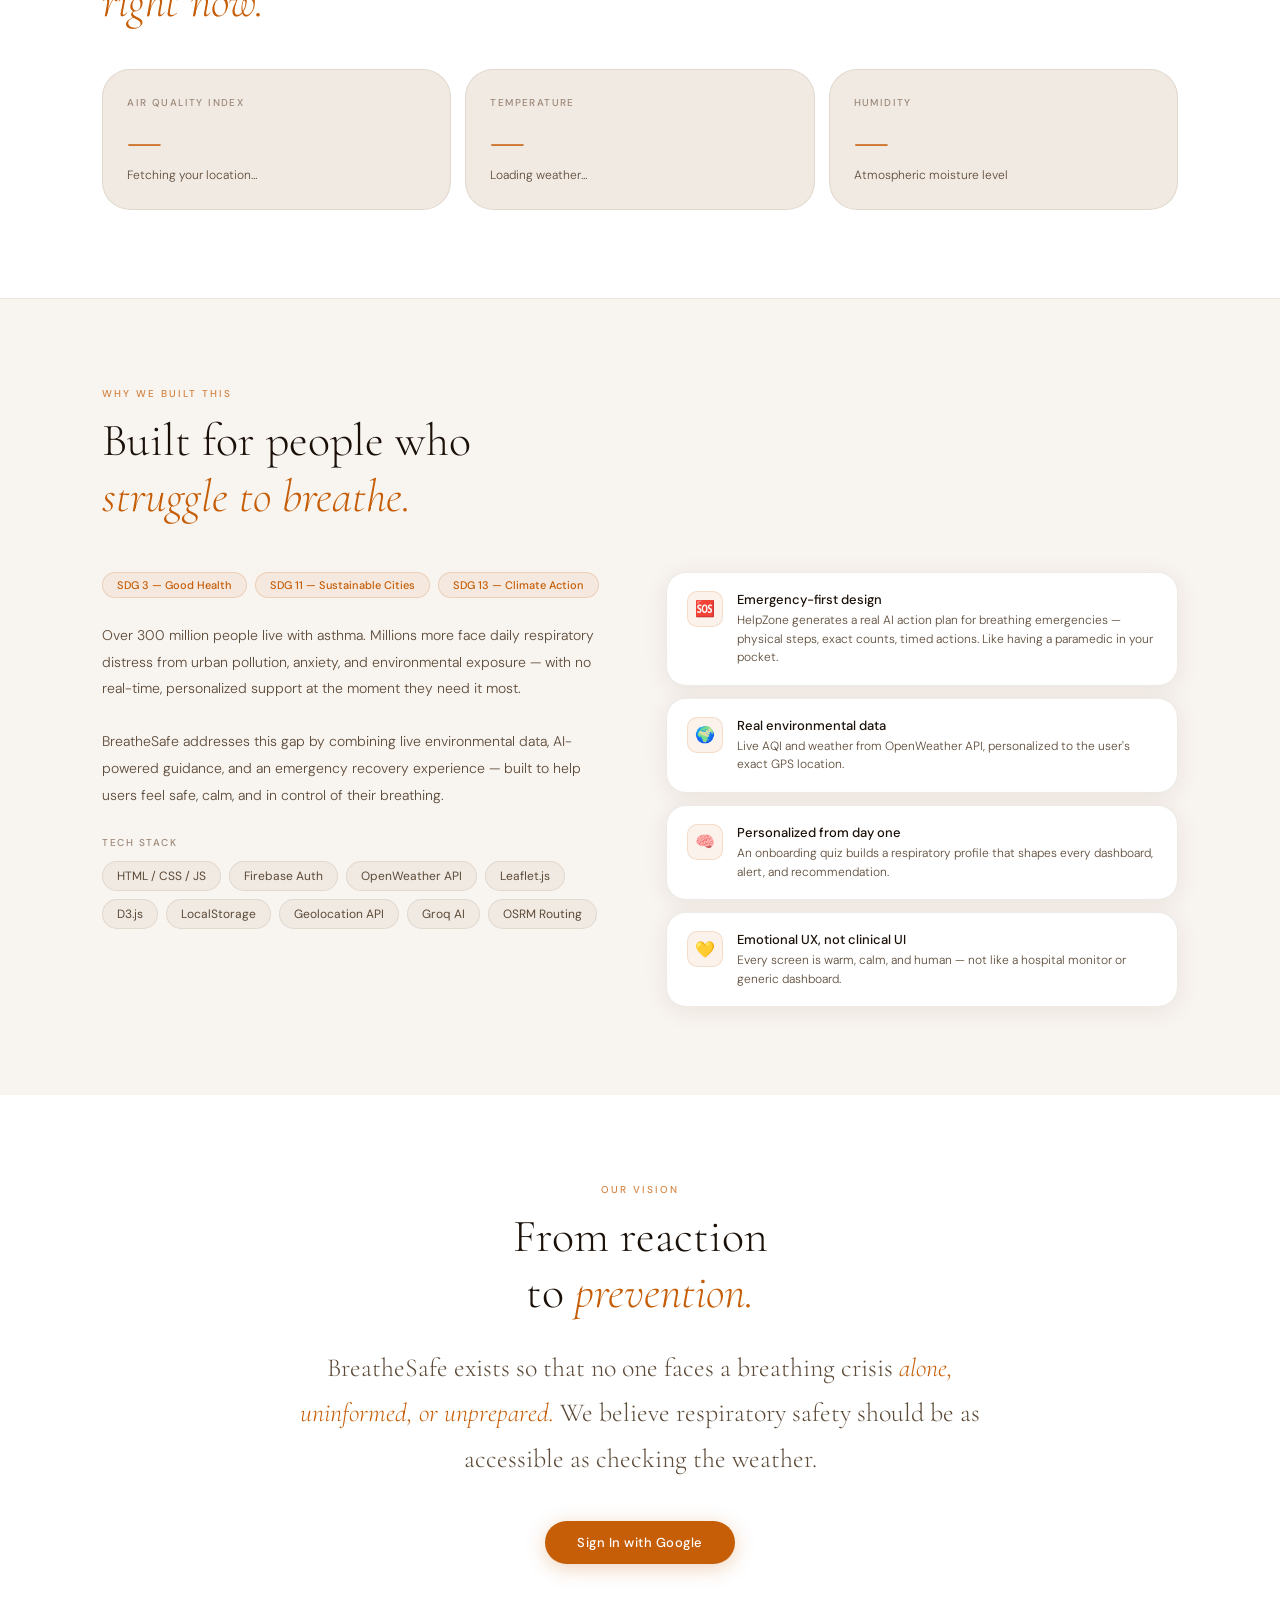
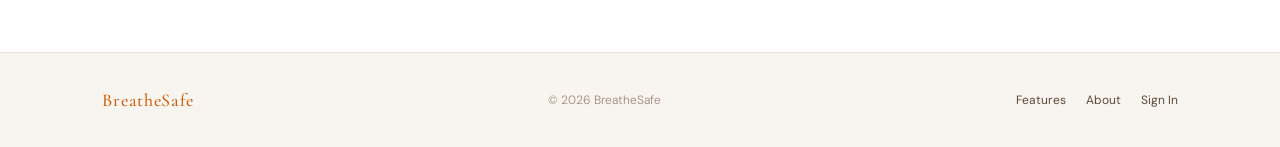
==== commit dc487f84: "index page updations" ====
--- a/index.html
+++ b/index.html
@@ -1,7 +1,8 @@
 <!DOCTYPE html>
 <html lang="en">
 <head>
-  <link rel="icon" href="src/favicon.svg" type="image/svg+xml">
+  <link rel="icon" type="image/svg+xml" href="src/favicon.svg">
+<script>if(localStorage.getItem("bs-theme")==="dark"){document.documentElement.classList.add("dark");document.documentElement.style.background="#0f0f0f";var s=document.createElement("style");s.textContent="*{transition:none!important}";document.head.appendChild(s);window.addEventListener("DOMContentLoaded",function(){document.body&&document.body.classList.add("dark");setTimeout(function(){s.remove()},100)});}</script>
   <meta charset="UTF-8">
   <meta name="viewport" content="width=device-width, initial-scale=1.0">
   <title>BreatheSafe — Respiratory Wellness & Emergency Support</title>
@@ -68,9 +69,9 @@
 </div>
 
 
-<!--  ══════════════════════════════════
+<!-- ══════════════════════════════════
      DEMO VIDEO
-══════════════════════════════════ 
+══════════════════════════════════ -->
 <section class="section demo-section" id="demo">
   <div class="section-ey">See It In Action</div>
   <h2 class="section-title">Watch BreatheSafe<br><em>come to life.</em></h2>
@@ -81,7 +82,7 @@
       <div class="demo-video-label">Demo Video Coming Soon</div>
       <div class="demo-video-sub">Replace this with your YouTube embed link</div>
     </div>
-     When ready, replace the placeholder above with:
+    <!-- When ready, replace the placeholder above with:
     <iframe 
       src="https://www.youtube.com/embed/YOUR_VIDEO_ID" 
       title="BreatheSafe Demo"
@@ -89,9 +90,9 @@
       allow="accelerometer; autoplay; clipboard-write; encrypted-media; gyroscope; picture-in-picture"
       allowfullscreen>
     </iframe>
-    
-  </div>
-</section> -->
+    -->
+  </div>
+</section>
 
 <!-- ══════════════════════════════════
      FEATURES
@@ -171,7 +172,7 @@
      HACKATHON / EVALUATORS
 ══════════════════════════════════ -->
 <section class="section hack-section" id="hackathon">
-  <div class="section-ey">GDG on Campus Hackathon</div>
+  <div class="section-ey">Why We Built This</div>
   <h2 class="section-title">Built for people who<br><em>struggle to breathe.</em></h2>
   <div class="hack-grid">
     <div>
@@ -254,7 +255,7 @@
 <!-- ══ FOOTER ══ -->
 <footer class="footer">
   <div class="footer-logo">BreatheSafe</div>
-  <div class="footer-meta">Built for GDG on Campus Hackathon · 2026</div>
+  <div class="footer-meta">© 2026 BreatheSafe</div>
   <div class="footer-links">
     <a href="#features">Features</a>
     <a href="#hackathon">About</a>
--- a/css/variables.css
+++ b/css/variables.css
@@ -118,4 +118,5 @@
 
 a { text-decoration: none; color: inherit; }
 button { border: none; outline: none; cursor: pointer; font-family: var(--font-sans); }
-html.dark body { background: var(--bg); }+/* ── FOUC PREVENTION ── */
+html { background: var(--bg); }
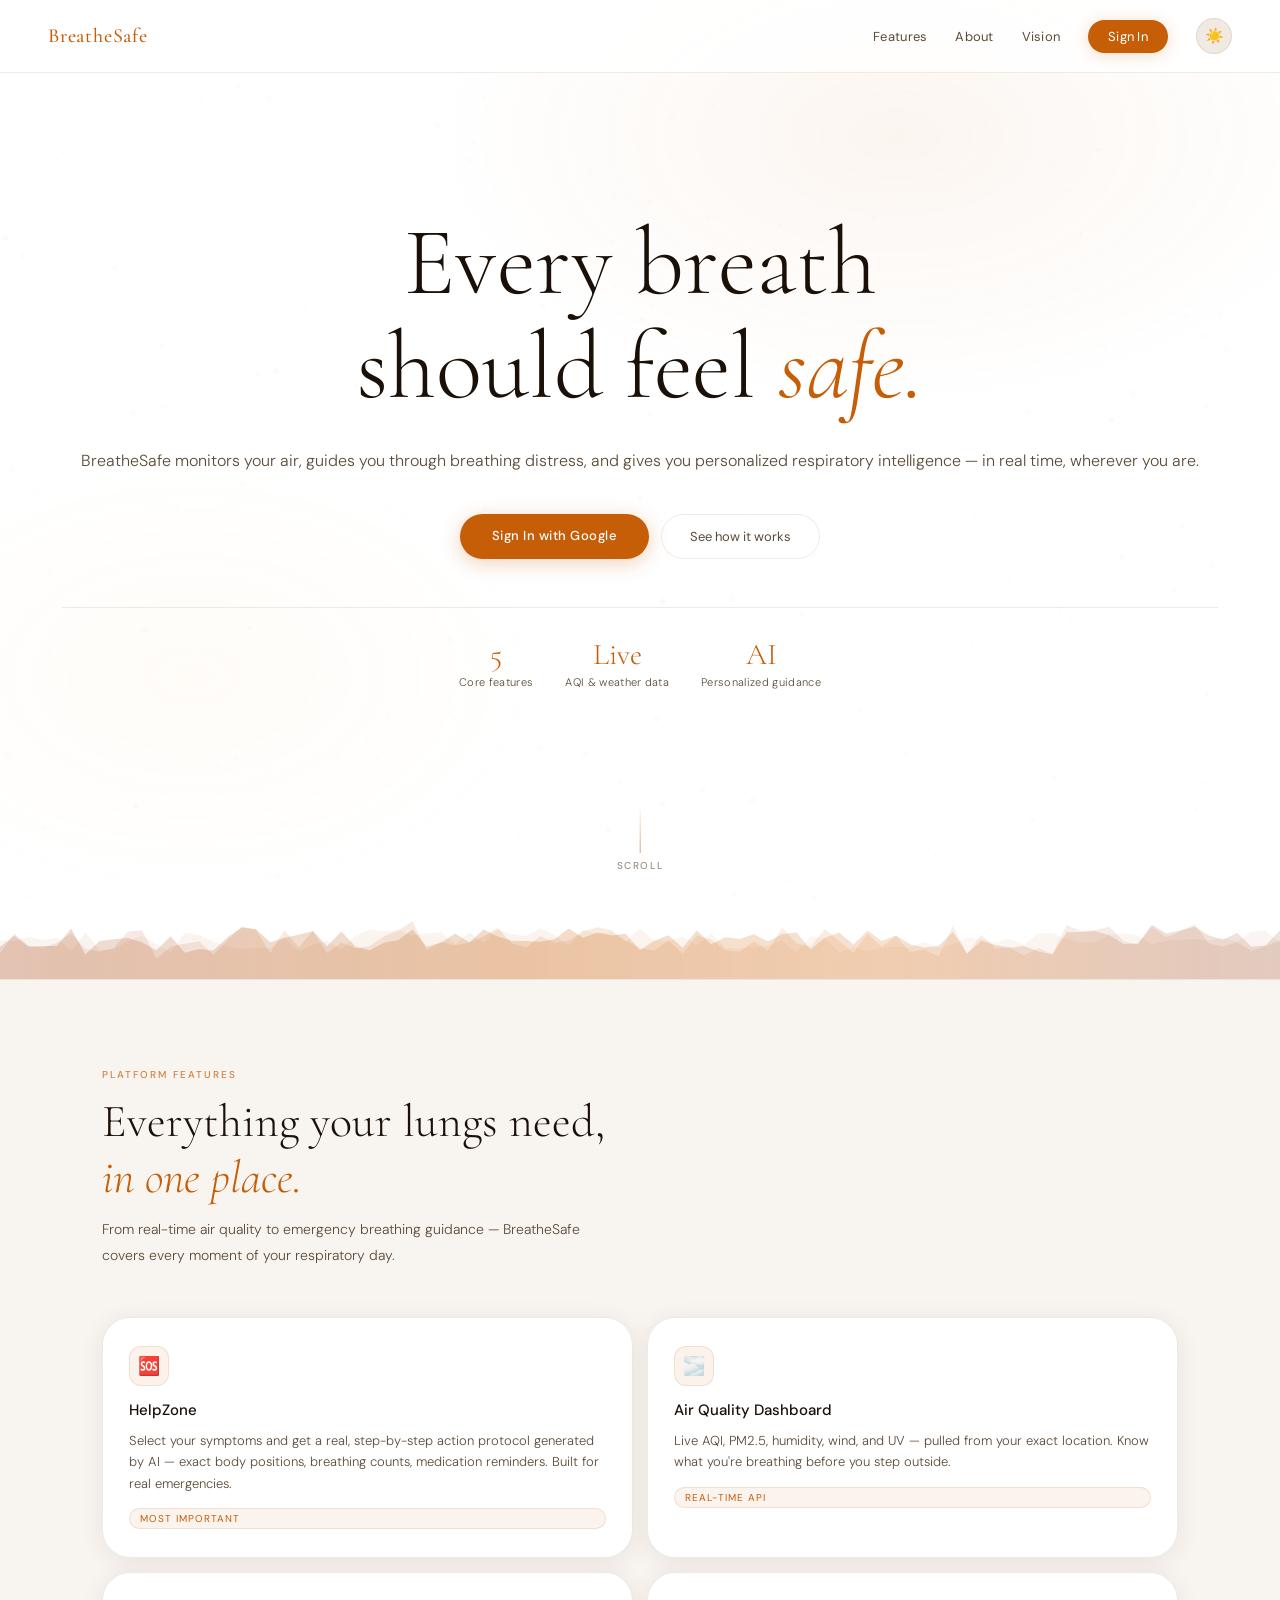
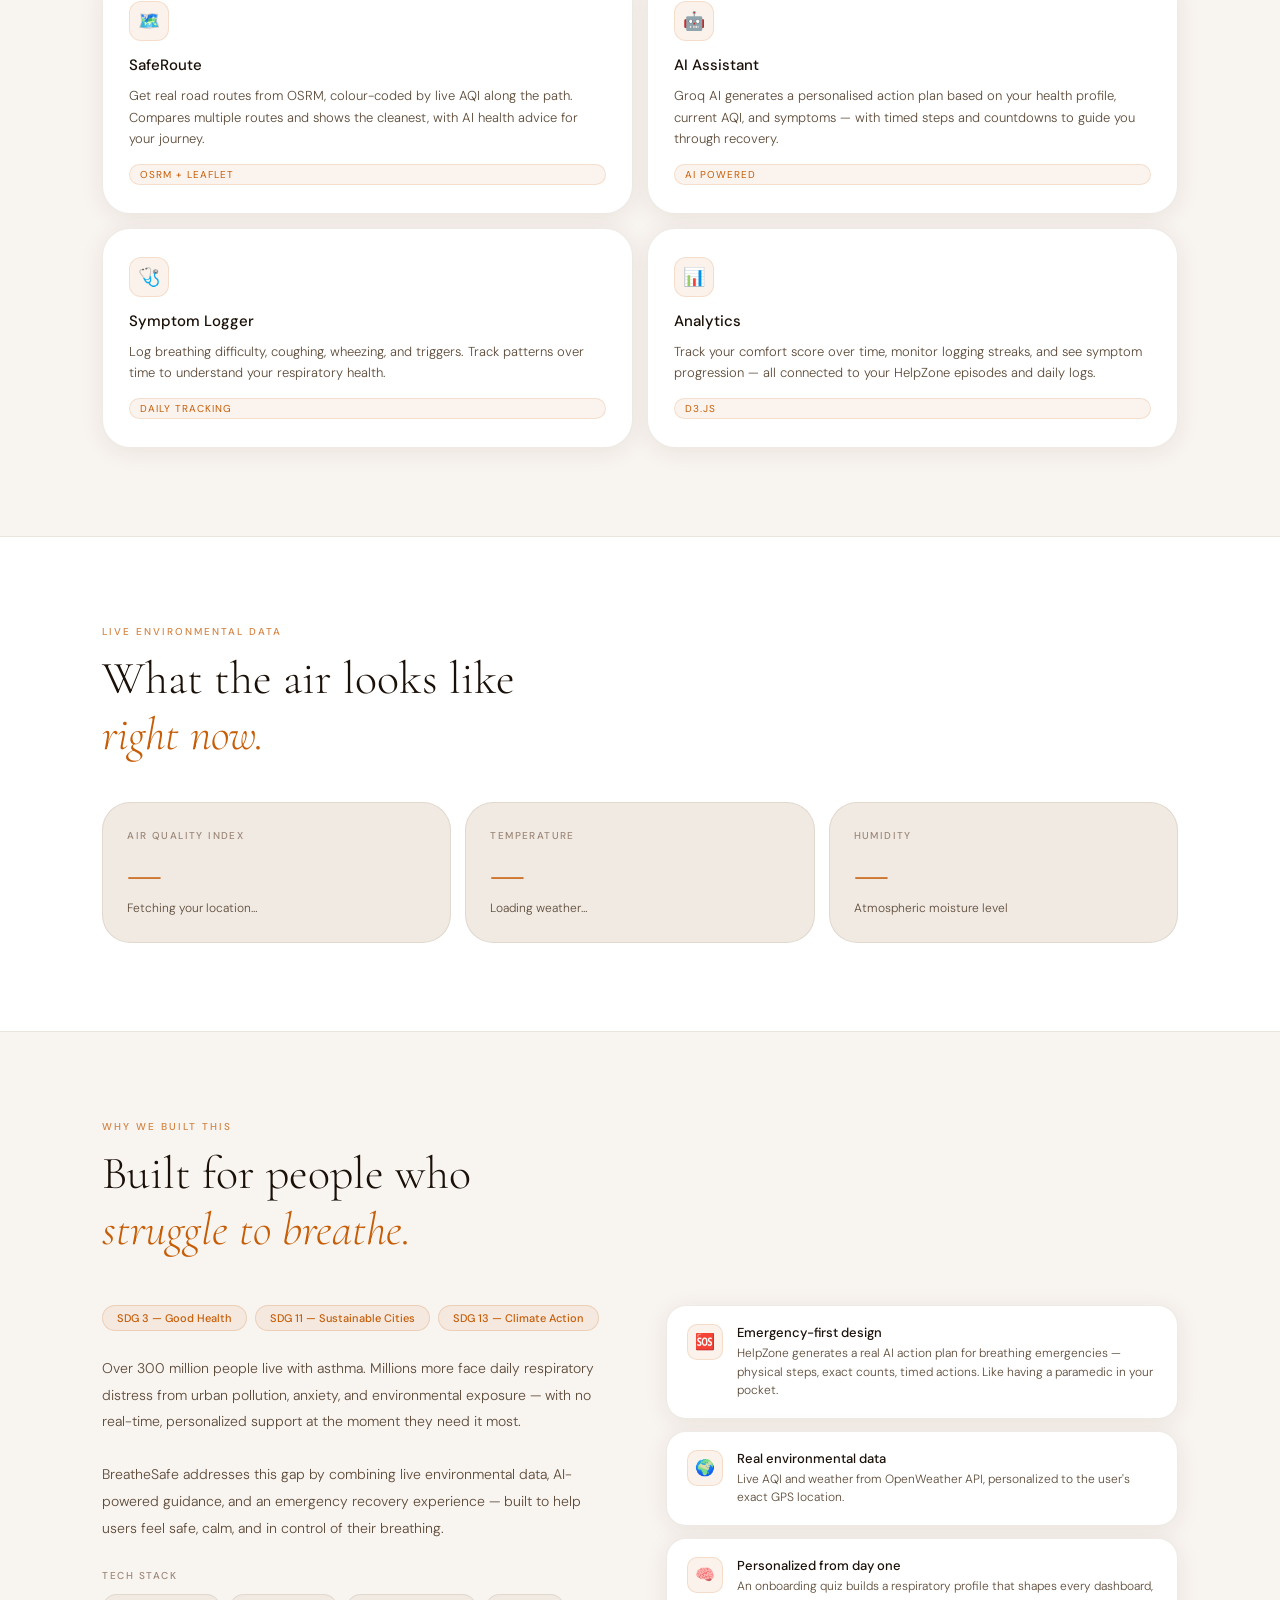
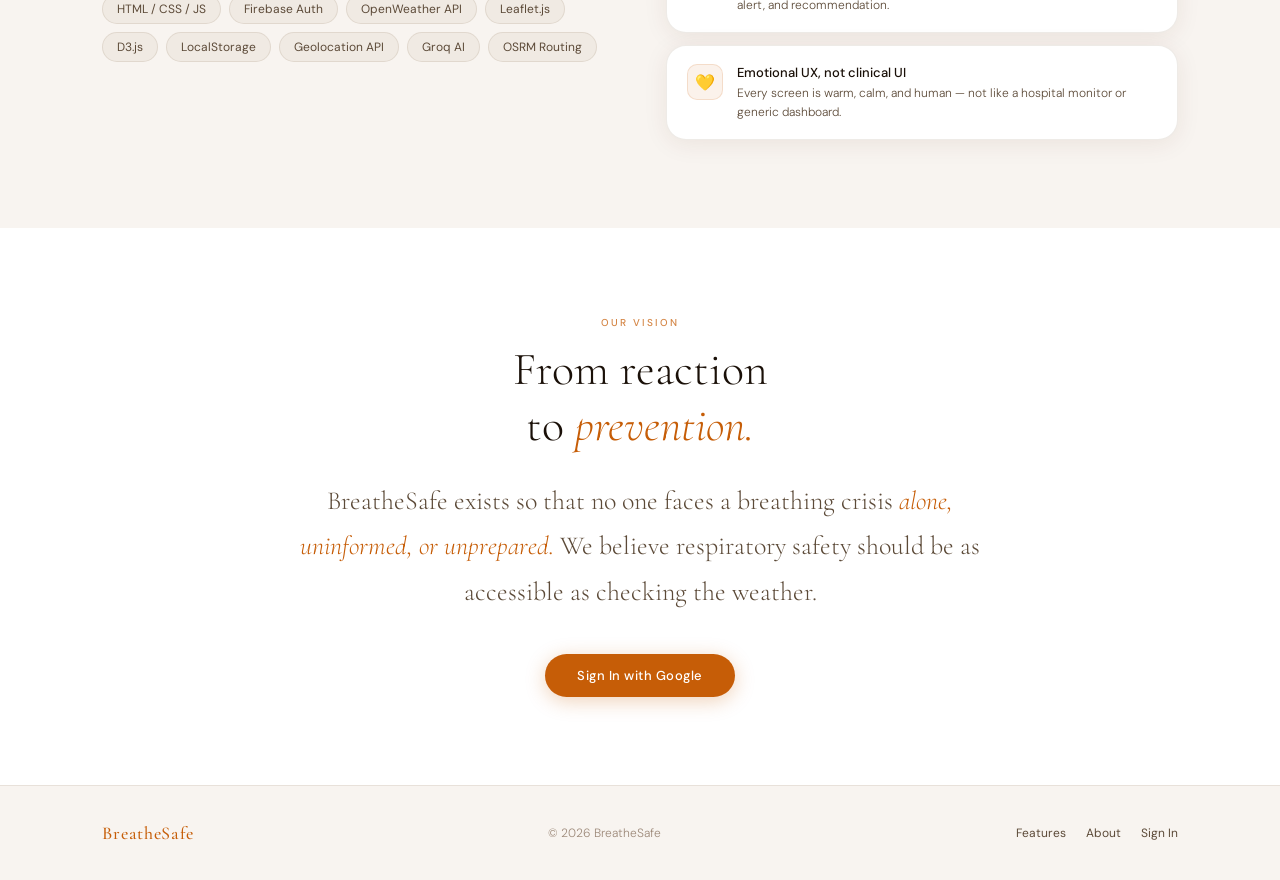
==== commit 1bbb7a82: "index page fixing" ====
--- a/index.html
+++ b/index.html
@@ -68,31 +68,6 @@
   <canvas id="waveCanvas"></canvas>
 </div>
 
-
-<!-- ══════════════════════════════════
-     DEMO VIDEO
-══════════════════════════════════ -->
-<section class="section demo-section" id="demo">
-  <div class="section-ey">See It In Action</div>
-  <h2 class="section-title">Watch BreatheSafe<br><em>come to life.</em></h2>
-  <p class="section-sub">A 2-minute walkthrough of every feature — from live AQI to emergency action plans.</p>
-  <div class="demo-video-wrap">
-    <div class="demo-video-placeholder" id="demoPlaceholder">
-      <div class="demo-play-icon">▶</div>
-      <div class="demo-video-label">Demo Video Coming Soon</div>
-      <div class="demo-video-sub">Replace this with your YouTube embed link</div>
-    </div>
-    <!-- When ready, replace the placeholder above with:
-    <iframe 
-      src="https://www.youtube.com/embed/YOUR_VIDEO_ID" 
-      title="BreatheSafe Demo"
-      frameborder="0"
-      allow="accelerometer; autoplay; clipboard-write; encrypted-media; gyroscope; picture-in-picture"
-      allowfullscreen>
-    </iframe>
-    -->
-  </div>
-</section>
 
 <!-- ══════════════════════════════════
      FEATURES
